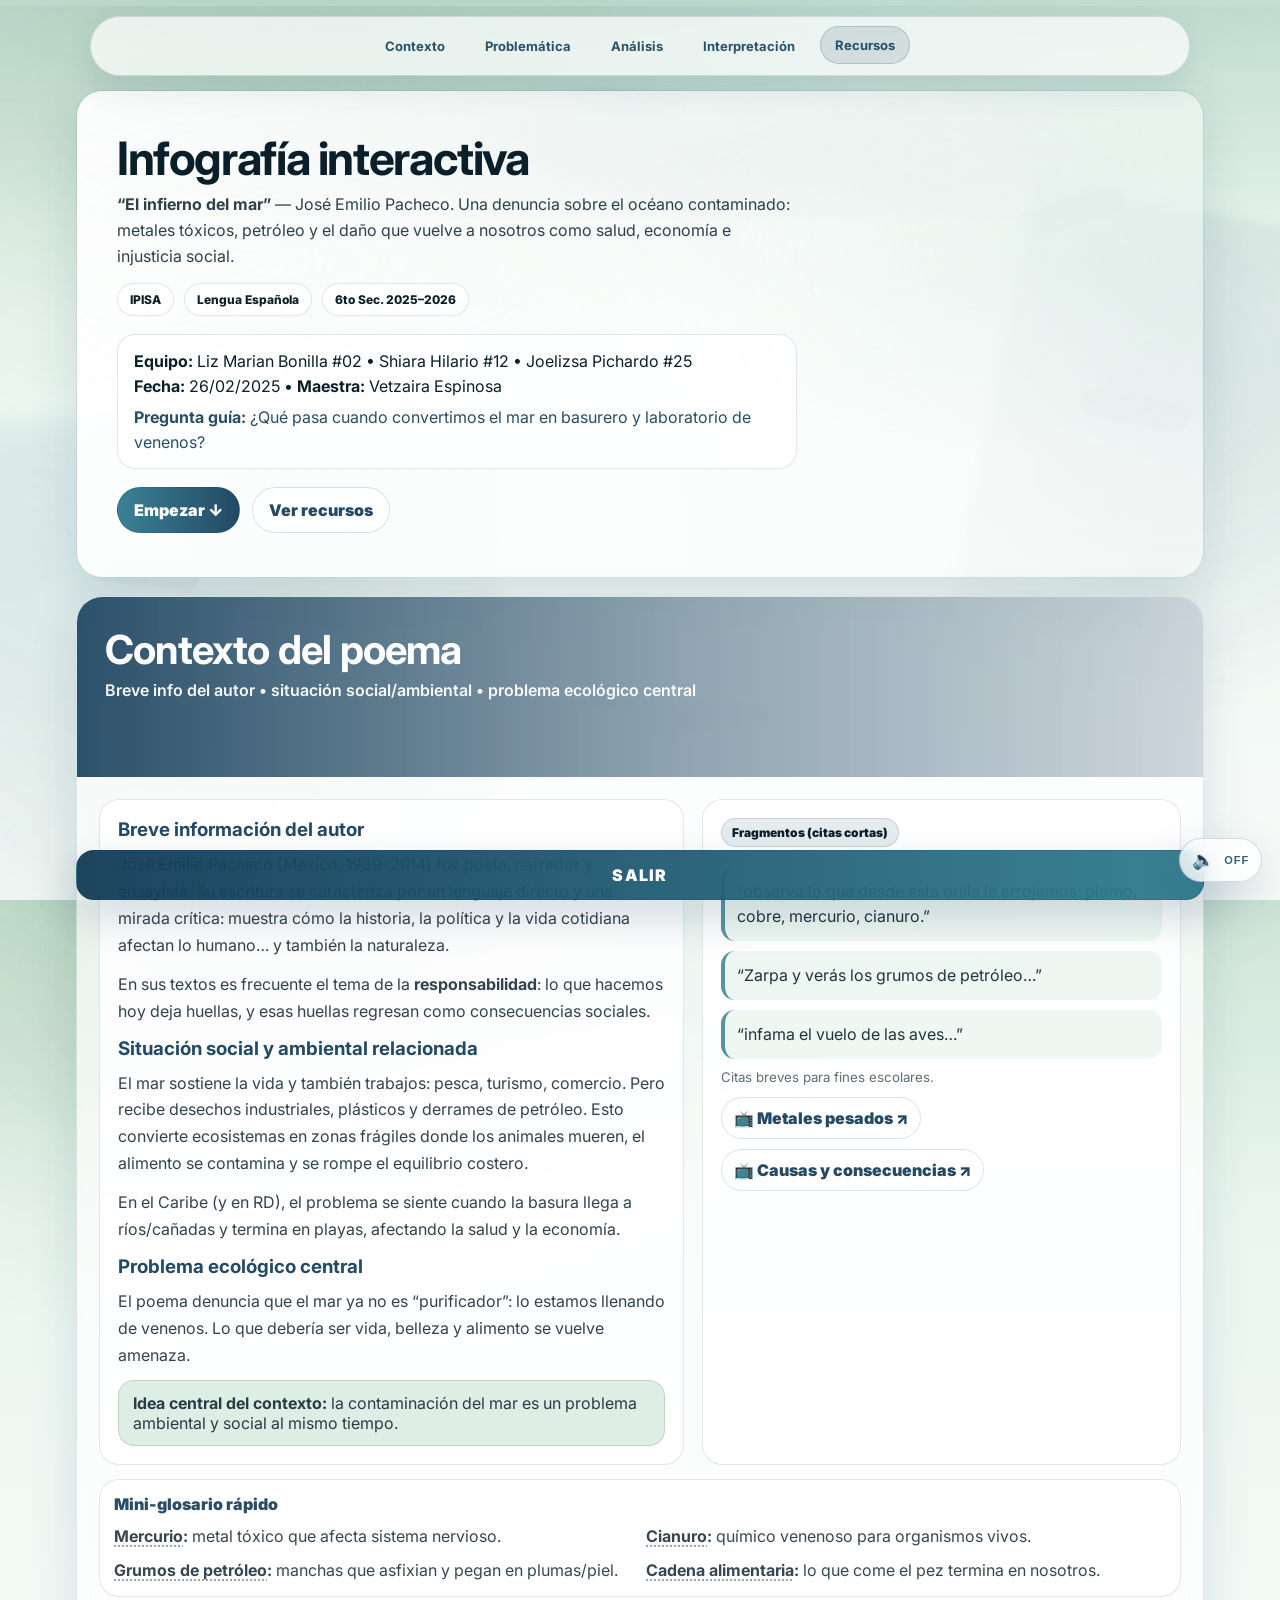
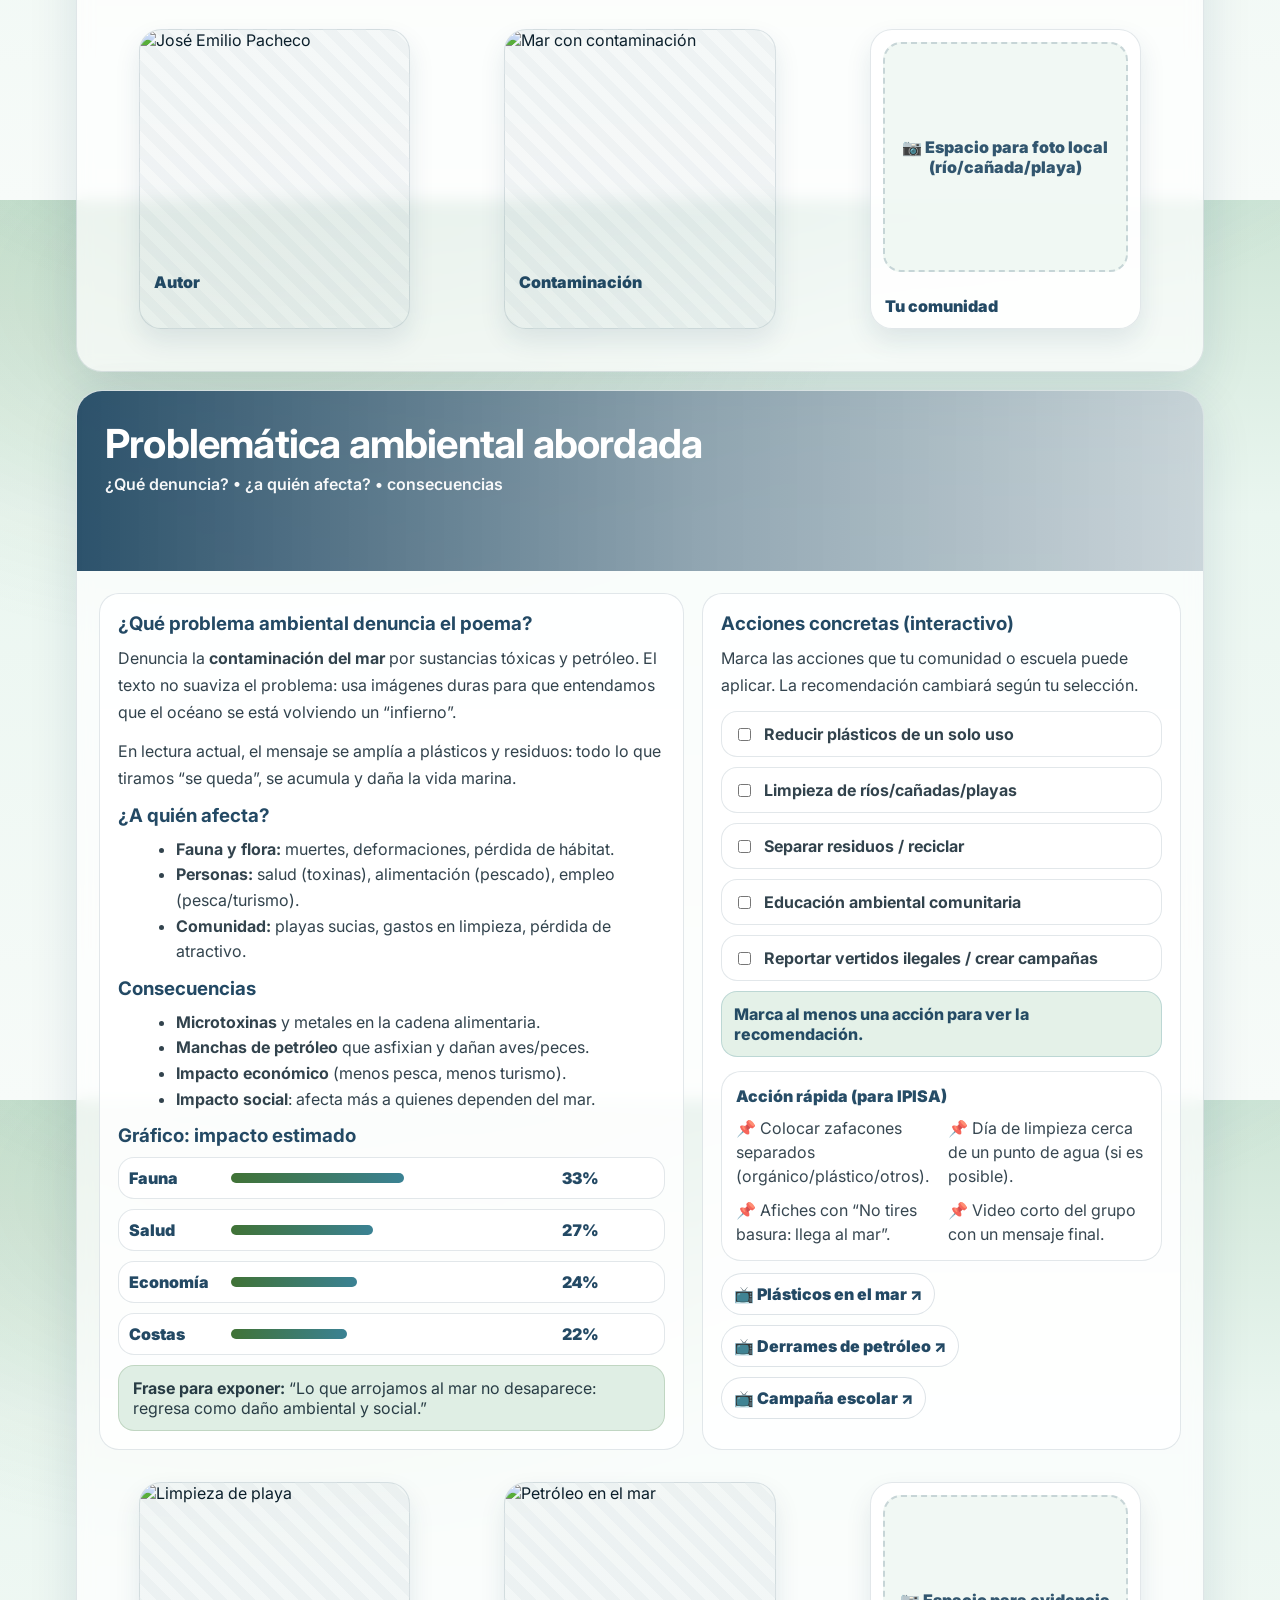
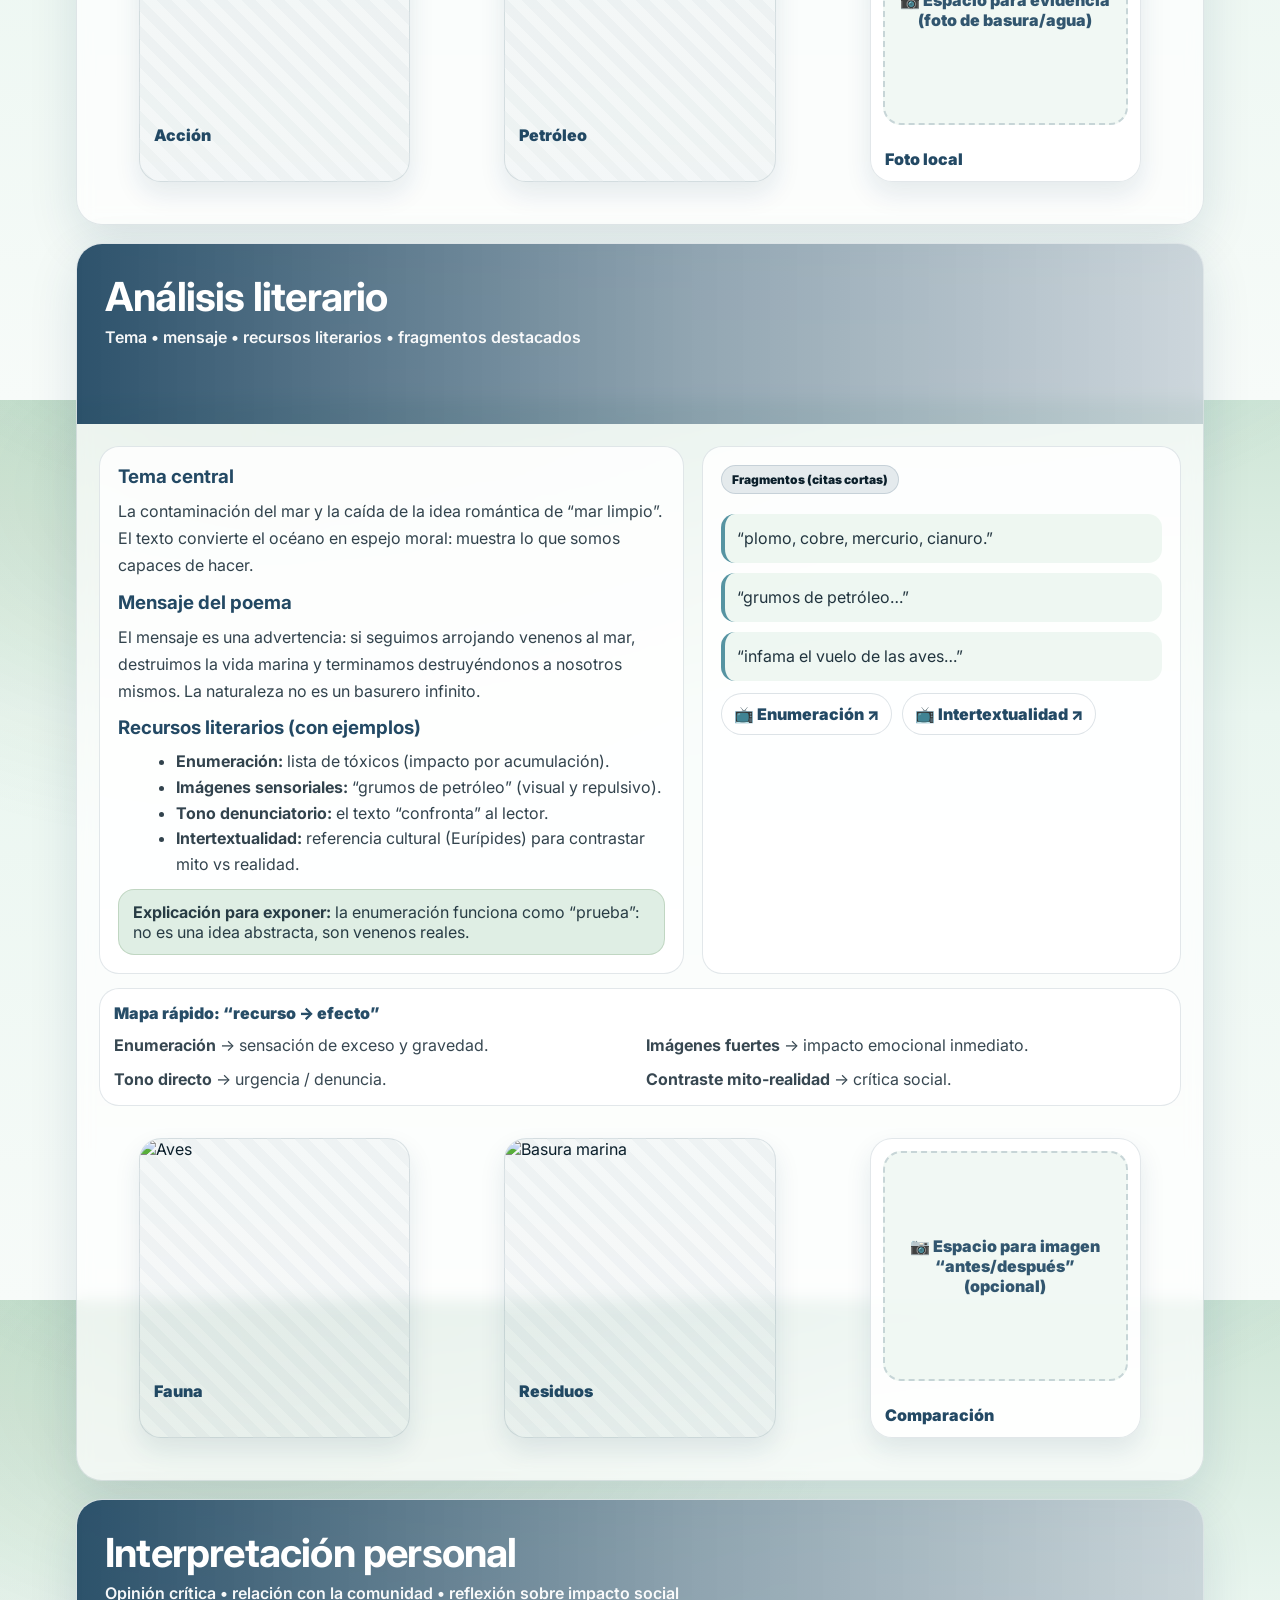
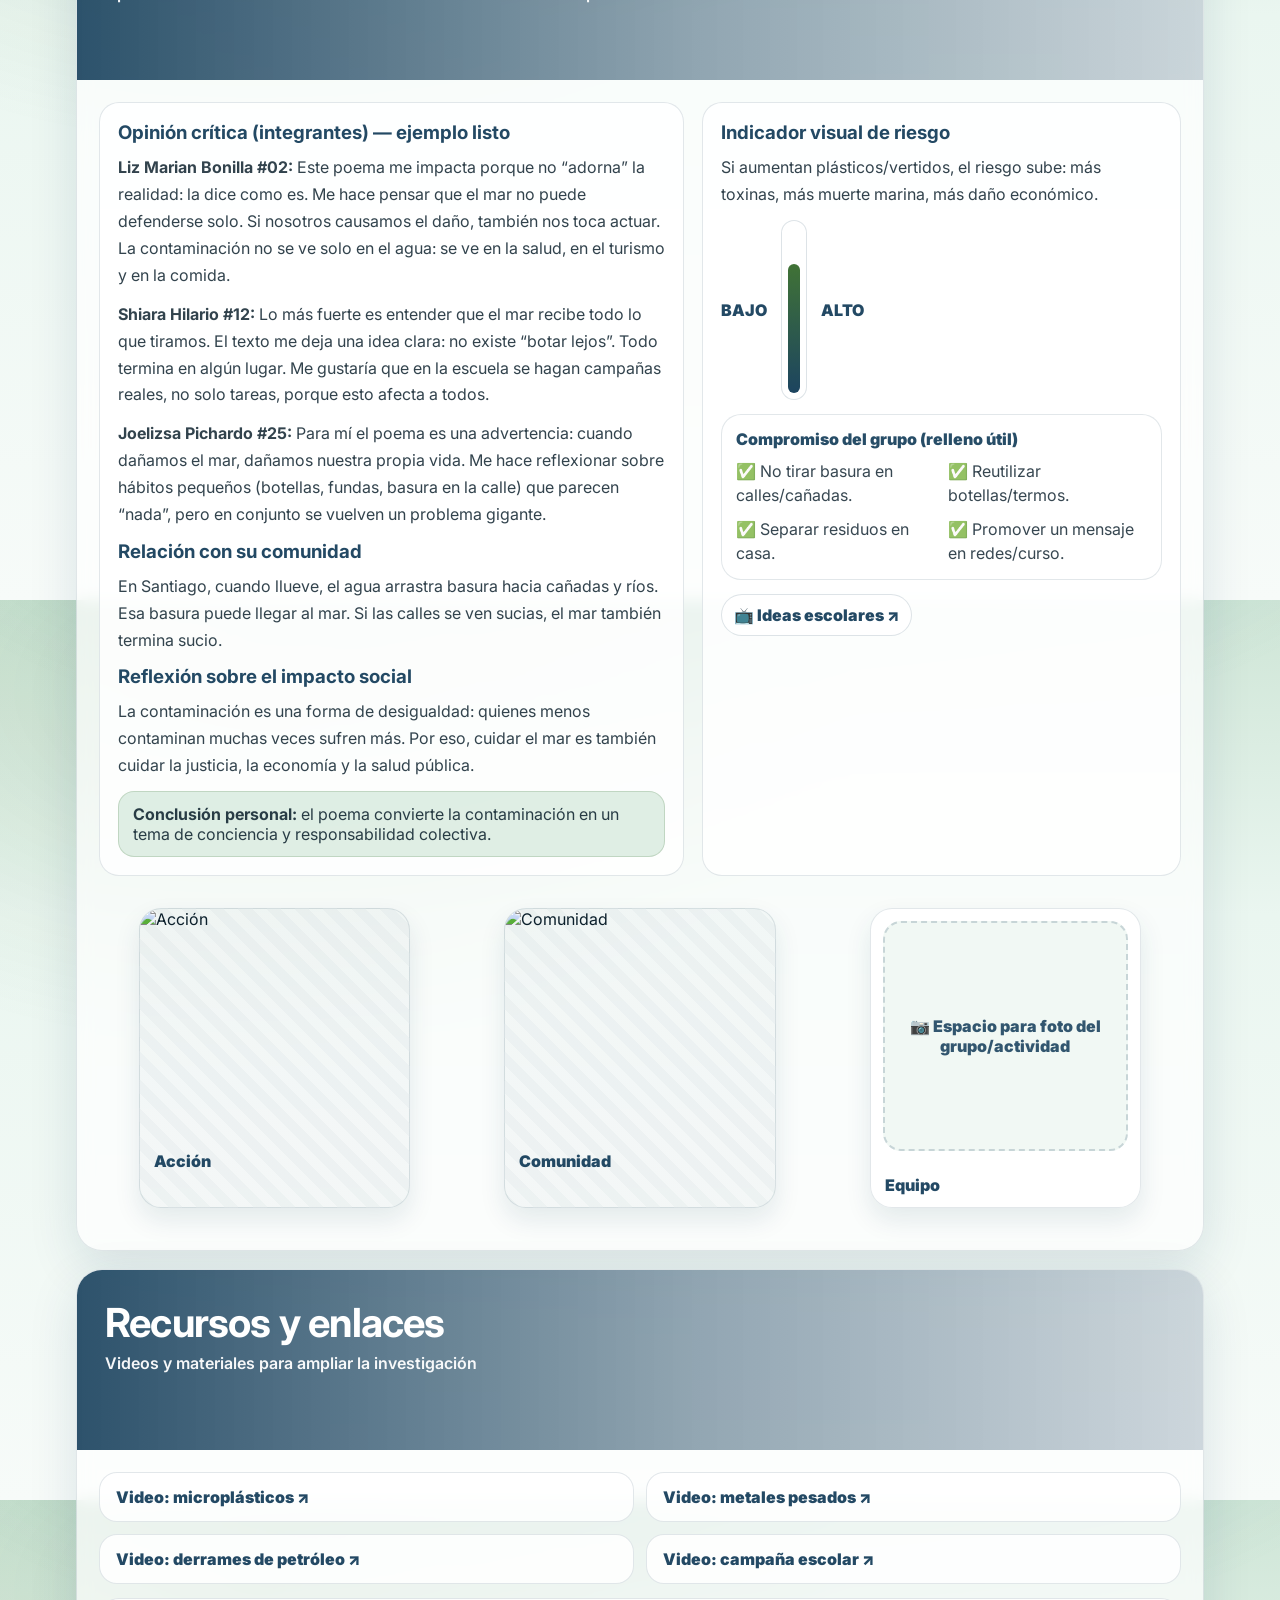
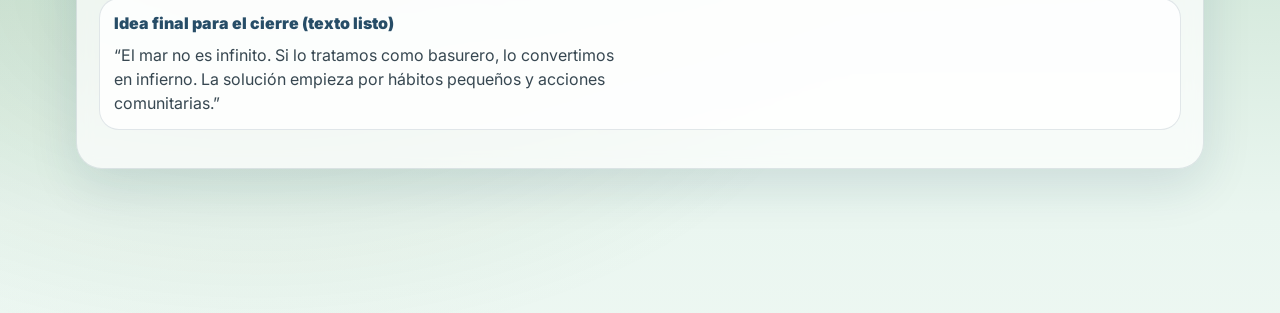
==== index.html @ 4dfeb004 "publicar infografia" ====
<!doctype html>
<html lang="es">
<head>
  <meta charset="utf-8" />
  <meta name="viewport" content="width=device-width,initial-scale=1" />
  <title>Infografía • El infierno del mar — José Emilio Pacheco</title>

  <link rel="preconnect" href="https://fonts.googleapis.com">
  <link rel="preconnect" href="https://fonts.gstatic.com" crossorigin>
  <link href="https://fonts.googleapis.com/css2?family=Inter:wght@400;600;800&display=swap" rel="stylesheet">

  <link rel="stylesheet" href="styles.css" />
</head>

<body class="palette">

  <!-- Barra de progreso -->
  <div class="progressBar" aria-hidden="true"><span id="progress"></span></div>

  <!-- Audio ambiente (NO autoplay; se activa con el botón) -->
  <audio id="bgAudio" preload="auto" loop>
    <source src="assets/ocean.mp3" type="audio/mpeg">
    <source src="assets/ocean.ogg" type="audio/ogg">
  </audio>

  <!-- Botón flotante de sonido -->
  <button class="soundFab" id="soundFab" type="button" aria-label="Activar sonido ambiental" title="Sonido ambiental">
    <span id="soundIcon">🔈</span>
    <small id="soundTxt">OFF</small>
  </button>

  <!-- “Escenografía” fuera de la infografía (decorativa, no tapa texto) -->
  <div class="scene" aria-hidden="true">
    <div class="scene-waves"></div>
    <div class="scene-oil"></div>
    <div class="scene-bubbles"></div>
    <div class="scene-trash">
      <span class="t t1"></span><span class="t t2"></span><span class="t t3"></span>
      <span class="t t4"></span><span class="t t5"></span><span class="t t6"></span>
      <span class="t t7"></span><span class="t t8"></span>
    </div>
  </div>

  <header class="navTop">
    <nav class="navWrap">
      <a href="#contexto" data-nav>Contexto</a>
      <a href="#problematica" data-nav>Problemática</a>
      <a href="#analisis" data-nav>Análisis</a>
      <a href="#interpretacion" data-nav>Interpretación</a>
      <a href="#recursos" data-nav>Recursos</a>
    </nav>
  </header>

  <!-- Modal de imágenes -->
  <div class="modal" id="imgModal" aria-hidden="true">
    <div class="modalBack" data-close="1"></div>
    <figure class="modalBody" role="dialog" aria-label="Imagen ampliada">
      <button class="modalClose" type="button" data-close="1">✕</button>
      <img id="modalImg" alt="Imagen ampliada" />
      <figcaption id="modalCap"></figcaption>
    </figure>
  </div>

  <main class="page">

    <!-- HERO -->
    <section class="heroIntro reveal">
      <div class="heroIntro-bg"
           style="background-image:url('https://images.unsplash.com/photo-1518399681705-1c1a55e5e883?auto=format&fit=crop&w=2400&q=80');"
           aria-hidden="true"></div>
      <div class="heroIntro-shade" aria-hidden="true"></div>

      <div class="heroIntro-inner">
        <h1>Infografía interactiva</h1>
        <p class="heroIntro-sub">
          <b>“El infierno del mar”</b> — José Emilio Pacheco. Una denuncia sobre el océano contaminado:
          metales tóxicos, petróleo y el daño que vuelve a nosotros como salud, economía e injusticia social.
        </p>

        <div class="heroBadges stagger">
          <span class="badge">IPISA</span>
          <span class="badge">Lengua Española</span>
          <span class="badge">6to Sec. 2025–2026</span>
        </div>

        <div class="heroMini">
          <div><b>Equipo:</b> Liz Marian Bonilla #02 • Shiara Hilario #12 • Joelizsa Pichardo #25</div>
          <div><b>Fecha:</b> 26/02/2025 • <b>Maestra:</b> Vetzaira Espinosa</div>
          <div class="heroMini2">
            <b>Pregunta guía:</b> ¿Qué pasa cuando convertimos el mar en basurero y laboratorio de venenos?
          </div>
        </div>

        <div class="heroActions stagger">
          <a class="primaryBtn" href="#contexto">Empezar ↓</a>
          <a class="ghostBtn" href="#recursos">Ver recursos</a>
        </div>
      </div>
    </section>

    <!-- CONTEXTO -->
    <section class="block reveal" id="contexto" data-accent="mughal">
      <header class="blockHead">
        <div class="blockImg"
          style="background-image:url('https://images.unsplash.com/photo-1493558103817-58b2924bce98?auto=format&fit=crop&w=2400&q=80');"></div>
        <div class="blockShade"></div>
        <div class="blockTitle">
          <h2>Contexto del poema</h2>
          <p>Breve info del autor • situación social/ambiental • problema ecológico central</p>
        </div>
      </header>

      <div class="blockBody">
        <div class="twoCol">
          <div class="prose">
            <h3>Breve información del autor</h3>
            <p>
              José Emilio Pacheco (México, 1939–2014) fue poeta, narrador y ensayista. Su escritura se caracteriza por
              un lenguaje directo y una mirada crítica: muestra cómo la historia, la política y la vida cotidiana
              afectan lo humano… y también la naturaleza.
            </p>
            <p>
              En sus textos es frecuente el tema de la <b>responsabilidad</b>: lo que hacemos hoy deja huellas, y esas huellas
              regresan como consecuencias sociales.
            </p>

            <h3>Situación social y ambiental relacionada</h3>
            <p>
              El mar sostiene la vida y también trabajos: pesca, turismo, comercio. Pero recibe desechos industriales,
              plásticos y derrames de petróleo. Esto convierte ecosistemas en zonas frágiles donde los animales mueren,
              el alimento se contamina y se rompe el equilibrio costero.
            </p>
            <p>
              En el Caribe (y en RD), el problema se siente cuando la basura llega a ríos/cañadas y termina en playas,
              afectando la salud y la economía.
            </p>

            <h3>Problema ecológico central</h3>
            <p>
              El poema denuncia que el mar ya no es “purificador”: lo estamos llenando de venenos. Lo que debería ser
              vida, belleza y alimento se vuelve amenaza.
            </p>

            <div class="callout">
              <b>Idea central del contexto:</b> la contaminación del mar es un problema ambiental y social al mismo tiempo.
            </div>
          </div>

          <div class="quoteBox">
            <div class="quoteTag">Fragmentos (citas cortas)</div>
            <blockquote class="q">
              “observa lo que desde esta orilla le arrojamos: plomo, cobre, mercurio, cianuro.”
            </blockquote>
            <blockquote class="q">
              “Zarpa y verás los grumos de petróleo…”
            </blockquote>
            <blockquote class="q">
              “infama el vuelo de las aves…”
            </blockquote>
            <small class="qNote">Citas breves para fines escolares.</small>

            <div class="linkRow stagger">
              <a class="chip" target="_blank" rel="noopener"
                 href="https://www.youtube.com/results?search_query=metales+pesados+en+el+agua+explicacion">📺 Metales pesados ↗</a>
              <a class="chip" target="_blank" rel="noopener"
                 href="https://www.youtube.com/results?search_query=contaminacion+marina+causas+y+consecuencias">📺 Causas y consecuencias ↗</a>
            </div>
          </div>
        </div>

        <div class="miniPanel">
          <div class="miniPanel-title">Mini-glosario rápido</div>
          <div class="miniPanel-grid">
            <div><b>Mercurio:</b> metal tóxico que afecta sistema nervioso.</div>
            <div><b>Cianuro:</b> químico venenoso para organismos vivos.</div>
            <div><b>Grumos de petróleo:</b> manchas que asfixian y pegan en plumas/piel.</div>
            <div><b>Cadena alimentaria:</b> lo que come el pez termina en nosotros.</div>
          </div>
        </div>

        <!-- imágenes debajo del texto -->
        <div class="imgRow stagger">
          <figure class="shot revealUp">
            <img class="zoomable"
              src="https://upload.wikimedia.org/wikipedia/commons/8/88/Jos%C3%A9_Emilio_Pacheco.jpg"
              alt="José Emilio Pacheco"
              data-caption="José Emilio Pacheco (autor)"
              loading="lazy" referrerpolicy="no-referrer"
              onerror="this.parentElement.classList.add('imgFallback')">
            <figcaption>Autor</figcaption>
          </figure>

          <figure class="shot revealUp">
            <img class="zoomable"
              src="https://images.unsplash.com/photo-1520962917968-b926c1f3b3f2?auto=format&fit=crop&w=1600&q=80"
              alt="Mar con contaminación"
              data-caption="Mar afectado por contaminación"
              loading="lazy" referrerpolicy="no-referrer"
              onerror="this.parentElement.classList.add('imgFallback')">
            <figcaption>Contaminación</figcaption>
          </figure>

          <figure class="shot slot revealUp">
            <div class="slotCard">📷 Espacio para foto local (río/cañada/playa)</div>
            <figcaption>Tu comunidad</figcaption>
          </figure>
        </div>
      </div>
    </section>

    <!-- PROBLEMÁTICA -->
    <section class="block reveal" id="problematica" data-accent="prussian">
      <header class="blockHead">
        <div class="blockImg"
          style="background-image:url('https://images.unsplash.com/photo-1611273426858-450d8b8dbad9?auto=format&fit=crop&w=2400&q=80');"></div>
        <div class="blockShade"></div>
        <div class="blockTitle">
          <h2>Problemática ambiental abordada</h2>
          <p>¿Qué denuncia? • ¿a quién afecta? • consecuencias</p>
        </div>
      </header>

      <div class="blockBody">
        <div class="twoCol">
          <div class="prose">
            <h3>¿Qué problema ambiental denuncia el poema?</h3>
            <p>
              Denuncia la <b>contaminación del mar</b> por sustancias tóxicas y petróleo. El texto no suaviza el problema:
              usa imágenes duras para que entendamos que el océano se está volviendo un “infierno”.
            </p>
            <p>
              En lectura actual, el mensaje se amplía a plásticos y residuos: todo lo que tiramos “se queda”,
              se acumula y daña la vida marina.
            </p>

            <h3>¿A quién afecta?</h3>
            <ul>
              <li><b>Fauna y flora:</b> muertes, deformaciones, pérdida de hábitat.</li>
              <li><b>Personas:</b> salud (toxinas), alimentación (pescado), empleo (pesca/turismo).</li>
              <li><b>Comunidad:</b> playas sucias, gastos en limpieza, pérdida de atractivo.</li>
            </ul>

            <h3>Consecuencias</h3>
            <ul>
              <li><b>Microtoxinas</b> y metales en la cadena alimentaria.</li>
              <li><b>Manchas de petróleo</b> que asfixian y dañan aves/peces.</li>
              <li><b>Impacto económico</b> (menos pesca, menos turismo).</li>
              <li><b>Impacto social</b>: afecta más a quienes dependen del mar.</li>
            </ul>

            <h3>Gráfico: impacto estimado</h3>
            <div class="bars">
              <div class="bar"><span>Fauna</span><i style="width:88%"></i></div>
              <div class="bar"><span>Salud</span><i style="width:74%"></i></div>
              <div class="bar"><span>Economía</span><i style="width:64%"></i></div>
              <div class="bar"><span>Costas</span><i style="width:58%"></i></div>
            </div>

            <div class="callout">
              <b>Frase para exponer:</b> “Lo que arrojamos al mar no desaparece: regresa como daño ambiental y social.”
            </div>
          </div>

          <div class="prose">
            <h3>Acciones concretas (interactivo)</h3>
            <p>
              Marca las acciones que tu comunidad o escuela puede aplicar. La recomendación cambiará según tu selección.
            </p>
            <div class="checks" id="checklist">
              <label><input type="checkbox" value="plástico"> Reducir plásticos de un solo uso</label>
              <label><input type="checkbox" value="limpieza"> Limpieza de ríos/cañadas/playas</label>
              <label><input type="checkbox" value="reciclaje"> Separar residuos / reciclar</label>
              <label><input type="checkbox" value="educación"> Educación ambiental comunitaria</label>
              <label><input type="checkbox" value="denuncia"> Reportar vertidos ilegales / crear campañas</label>
            </div>
            <div class="tip" id="resultBox">Marca al menos una acción para ver la recomendación.</div>

            <div class="miniPanel">
              <div class="miniPanel-title">Acción rápida (para IPISA)</div>
              <div class="miniPanel-grid">
                <div>📌 Colocar zafacones separados (orgánico/plástico/otros).</div>
                <div>📌 Día de limpieza cerca de un punto de agua (si es posible).</div>
                <div>📌 Afiches con “No tires basura: llega al mar”.</div>
                <div>📌 Video corto del grupo con un mensaje final.</div>
              </div>
            </div>

            <div class="linkRow stagger">
              <a class="chip" target="_blank" rel="noopener"
                 href="https://www.youtube.com/results?search_query=contaminacion+marina+pl%C3%A1sticos">📺 Plásticos en el mar ↗</a>
              <a class="chip" target="_blank" rel="noopener"
                 href="https://www.youtube.com/results?search_query=derrame+de+petroleo+impacto+ambiental">📺 Derrames de petróleo ↗</a>
              <a class="chip" target="_blank" rel="noopener"
                 href="https://www.youtube.com/results?search_query=como+hacer+una+campaña+ambiental+escolar">📺 Campaña escolar ↗</a>
            </div>
          </div>
        </div>

        <div class="imgRow stagger">
          <figure class="shot revealUp">
            <img class="zoomable"
              src="https://images.unsplash.com/photo-1482192505345-5655af888cc4?auto=format&fit=crop&w=1600&q=80"
              alt="Limpieza de playa"
              data-caption="Acción: limpieza"
              loading="lazy" referrerpolicy="no-referrer"
              onerror="this.parentElement.classList.add('imgFallback')">
            <figcaption>Acción</figcaption>
          </figure>
          <figure class="shot revealUp">
            <img class="zoomable"
              src="https://images.unsplash.com/photo-1558981001-5864b3250a69?auto=format&fit=crop&w=1600&q=80"
              alt="Petróleo en el mar"
              data-caption="Riesgo: petróleo"
              loading="lazy" referrerpolicy="no-referrer"
              onerror="this.parentElement.classList.add('imgFallback')">
            <figcaption>Petróleo</figcaption>
          </figure>
          <figure class="shot slot revealUp">
            <div class="slotCard">📷 Espacio para evidencia (foto de basura/agua)</div>
            <figcaption>Foto local</figcaption>
          </figure>
        </div>
      </div>
    </section>

    <!-- ANÁLISIS -->
    <section class="block reveal" id="analisis" data-accent="teal">
      <header class="blockHead">
        <div class="blockImg"
          style="background-image:url('https://images.unsplash.com/photo-1475924156734-496f6cac6ec1?auto=format&fit=crop&w=2400&q=80');"></div>
        <div class="blockShade"></div>
        <div class="blockTitle">
          <h2>Análisis literario</h2>
          <p>Tema • mensaje • recursos literarios • fragmentos destacados</p>
        </div>
      </header>

      <div class="blockBody">
        <div class="twoCol">
          <div class="prose">
            <h3>Tema central</h3>
            <p>
              La contaminación del mar y la caída de la idea romántica de “mar limpio”. El texto convierte el océano en
              espejo moral: muestra lo que somos capaces de hacer.
            </p>

            <h3>Mensaje del poema</h3>
            <p>
              El mensaje es una advertencia: si seguimos arrojando venenos al mar, destruimos la vida marina y
              terminamos destruyéndonos a nosotros mismos. La naturaleza no es un basurero infinito.
            </p>

            <h3>Recursos literarios (con ejemplos)</h3>
            <ul>
              <li><b>Enumeración:</b> lista de tóxicos (impacto por acumulación).</li>
              <li><b>Imágenes sensoriales:</b> “grumos de petróleo” (visual y repulsivo).</li>
              <li><b>Tono denunciatorio:</b> el texto “confronta” al lector.</li>
              <li><b>Intertextualidad:</b> referencia cultural (Eurípides) para contrastar mito vs realidad.</li>
            </ul>

            <div class="callout">
              <b>Explicación para exponer:</b> la enumeración funciona como “prueba”: no es una idea abstracta, son venenos reales.
            </div>
          </div>

          <div class="quoteBox">
            <div class="quoteTag">Fragmentos (citas cortas)</div>
            <blockquote class="q">“plomo, cobre, mercurio, cianuro.”</blockquote>
            <blockquote class="q">“grumos de petróleo…”</blockquote>
            <blockquote class="q">“infama el vuelo de las aves…”</blockquote>
            <div class="linkRow stagger">
              <a class="chip" target="_blank" rel="noopener"
                 href="https://www.youtube.com/results?search_query=enumeracion+recurso+literario+ejemplos">📺 Enumeración ↗</a>
              <a class="chip" target="_blank" rel="noopener"
                 href="https://www.youtube.com/results?search_query=intertextualidad+explicacion">📺 Intertextualidad ↗</a>
            </div>
          </div>
        </div>

        <div class="miniPanel">
          <div class="miniPanel-title">Mapa rápido: “recurso → efecto”</div>
          <div class="miniPanel-grid">
            <div><b>Enumeración</b> → sensación de exceso y gravedad.</div>
            <div><b>Imágenes fuertes</b> → impacto emocional inmediato.</div>
            <div><b>Tono directo</b> → urgencia / denuncia.</div>
            <div><b>Contraste mito-realidad</b> → crítica social.</div>
          </div>
        </div>

        <div class="imgRow stagger">
          <figure class="shot revealUp">
            <img class="zoomable"
              src="https://images.unsplash.com/photo-1559827260-dc66d52bef19?auto=format&fit=crop&w=1600&q=80"
              alt="Aves"
              data-caption="Aves afectadas"
              loading="lazy" referrerpolicy="no-referrer"
              onerror="this.parentElement.classList.add('imgFallback')">
            <figcaption>Fauna</figcaption>
          </figure>
          <figure class="shot revealUp">
            <img class="zoomable"
              src="https://images.unsplash.com/photo-1520869309377-88c9274a27c6?auto=format&fit=crop&w=1600&q=80"
              alt="Basura marina"
              data-caption="Residuos: símbolo del problema"
              loading="lazy" referrerpolicy="no-referrer"
              onerror="this.parentElement.classList.add('imgFallback')">
            <figcaption>Residuos</figcaption>
          </figure>
          <figure class="shot slot revealUp">
            <div class="slotCard">📷 Espacio para imagen “antes/después” (opcional)</div>
            <figcaption>Comparación</figcaption>
          </figure>
        </div>
      </div>
    </section>

    <!-- INTERPRETACIÓN -->
    <section class="block reveal" id="interpretacion" data-accent="pastel">
      <header class="blockHead">
        <div class="blockImg"
          style="background-image:url('https://images.unsplash.com/photo-1526779259212-939e64788e3c?auto=format&fit=crop&w=2400&q=80');"></div>
        <div class="blockShade"></div>
        <div class="blockTitle">
          <h2>Interpretación personal</h2>
          <p>Opinión crítica • relación con la comunidad • reflexión sobre impacto social</p>
        </div>
      </header>

      <div class="blockBody">
        <div class="twoCol">
          <div class="prose">
            <h3>Opinión crítica (integrantes) — ejemplo listo</h3>
            <p>
              <b>Liz Marian Bonilla #02:</b> Este poema me impacta porque no “adorna” la realidad: la dice como es.
              Me hace pensar que el mar no puede defenderse solo. Si nosotros causamos el daño, también nos toca actuar.
              La contaminación no se ve solo en el agua: se ve en la salud, en el turismo y en la comida.
            </p>
            <p>
              <b>Shiara Hilario #12:</b> Lo más fuerte es entender que el mar recibe todo lo que tiramos.
              El texto me deja una idea clara: no existe “botar lejos”. Todo termina en algún lugar.
              Me gustaría que en la escuela se hagan campañas reales, no solo tareas, porque esto afecta a todos.
            </p>
            <p>
              <b>Joelizsa Pichardo #25:</b> Para mí el poema es una advertencia: cuando dañamos el mar,
              dañamos nuestra propia vida. Me hace reflexionar sobre hábitos pequeños (botellas, fundas, basura en la calle)
              que parecen “nada”, pero en conjunto se vuelven un problema gigante.
            </p>

            <h3>Relación con su comunidad</h3>
            <p>
              En Santiago, cuando llueve, el agua arrastra basura hacia cañadas y ríos. Esa basura puede llegar al mar.
              Si las calles se ven sucias, el mar también termina sucio.
            </p>

            <h3>Reflexión sobre el impacto social</h3>
            <p>
              La contaminación es una forma de desigualdad: quienes menos contaminan muchas veces sufren más.
              Por eso, cuidar el mar es también cuidar la justicia, la economía y la salud pública.
            </p>

            <div class="callout">
              <b>Conclusión personal:</b> el poema convierte la contaminación en un tema de conciencia y responsabilidad colectiva.
            </div>
          </div>

          <div class="prose">
            <h3>Indicador visual de riesgo</h3>
            <p>
              Si aumentan plásticos/vertidos, el riesgo sube: más toxinas, más muerte marina, más daño económico.
            </p>
            <div class="meter">
              <span>BAJO</span>
              <div class="meterBar"><i style="height:78%"></i></div>
              <span>ALTO</span>
            </div>

            <div class="miniPanel" style="margin-top:14px;">
              <div class="miniPanel-title">Compromiso del grupo (relleno útil)</div>
              <div class="miniPanel-grid">
                <div>✅ No tirar basura en calles/cañadas.</div>
                <div>✅ Reutilizar botellas/termos.</div>
                <div>✅ Separar residuos en casa.</div>
                <div>✅ Promover un mensaje en redes/curso.</div>
              </div>
            </div>

            <div class="linkRow stagger" style="margin-top:14px;">
              <a class="chip" target="_blank" rel="noopener"
                 href="https://www.youtube.com/results?search_query=educacion+ambiental+escolar+ideas">📺 Ideas escolares ↗</a>
            </div>
          </div>
        </div>

        <div class="imgRow stagger">
          <figure class="shot revealUp">
            <img class="zoomable"
              src="https://images.unsplash.com/photo-1518110839337-5a4b81470176?auto=format&fit=crop&w=1600&q=80"
              alt="Acción"
              data-caption="Acciones pequeñas = impacto grande"
              loading="lazy" referrerpolicy="no-referrer"
              onerror="this.parentElement.classList.add('imgFallback')">
            <figcaption>Acción</figcaption>
          </figure>
          <figure class="shot revealUp">
            <img class="zoomable"
              src="https://images.unsplash.com/photo-1520975682031-a15b4b1b0f9b?auto=format&fit=crop&w=1600&q=80"
              alt="Comunidad"
              data-caption="Comunidad y cuidado"
              loading="lazy" referrerpolicy="no-referrer"
              onerror="this.parentElement.classList.add('imgFallback')">
            <figcaption>Comunidad</figcaption>
          </figure>
          <figure class="shot slot revealUp">
            <div class="slotCard">📷 Espacio para foto del grupo/actividad</div>
            <figcaption>Equipo</figcaption>
          </figure>
        </div>
      </div>
    </section>

    <!-- RECURSOS -->
    <section class="block reveal" id="recursos" data-accent="prussian">
      <header class="blockHead">
        <div class="blockImg"
          style="background-image:url('https://images.unsplash.com/photo-1583212292454-1fe6229603b7?auto=format&fit=crop&w=2400&q=80');"></div>
        <div class="blockShade"></div>
        <div class="blockTitle">
          <h2>Recursos y enlaces</h2>
          <p>Videos y materiales para ampliar la investigación</p>
        </div>
      </header>

      <div class="blockBody">
        <div class="resGrid">
          <a class="resCard" target="_blank" rel="noopener"
             href="https://www.youtube.com/results?search_query=contaminacion+marina+microplasticos">
            Video: microplásticos ↗
          </a>
          <a class="resCard" target="_blank" rel="noopener"
             href="https://www.youtube.com/results?search_query=metales+pesados+en+el+mar+explicacion">
            Video: metales pesados ↗
          </a>
          <a class="resCard" target="_blank" rel="noopener"
             href="https://www.youtube.com/results?search_query=derrame+de+petroleo+impacto+ambiental">
            Video: derrames de petróleo ↗
          </a>
          <a class="resCard" target="_blank" rel="noopener"
             href="https://www.youtube.com/results?search_query=como+hacer+una+campaña+ambiental+escolar">
            Video: campaña escolar ↗
          </a>
        </div>

        <div class="miniPanel" style="margin-top:14px;">
          <div class="miniPanel-title">Idea final para el cierre (texto listo)</div>
          <div class="miniPanel-grid">
            <div>
              “El mar no es infinito. Si lo tratamos como basurero, lo convertimos en infierno.
              La solución empieza por hábitos pequeños y acciones comunitarias.”
            </div>
          </div>
        </div>

        <div class="finePrint">
        </div>
      </div>
    </section>

    <footer class="exitBar">
      <a class="exitBtn" href="cover.html">SALIR</a>
    </footer>
  </main>

  <script src="script.js"></script>
</body>
</html>
---- styles.css ----
:root{
  --mughal:#366B2B;
  --prussian:#103A57;
  --teal:#307B8E;
  --pastel:#A9D3C5;
  --silver:#CEE5D6;

  --ink:#0b1f2b;
  --soft:#f3faf6;
  --card:#ffffff;
  --line:rgba(16,58,87,.12);
  --shadow:0 16px 50px rgba(16,58,87,.12);
  --radius:26px;
}

*{box-sizing:border-box}
html,body{height:100%}
body{
  margin:0;
  font-family:Inter,system-ui,-apple-system,Segoe UI,Roboto,Arial,sans-serif;
  color:var(--ink);
  background:
    radial-gradient(1400px 600px at 50% -20%, rgba(48,123,142,.18), transparent 60%),
    radial-gradient(1000px 600px at 20% 10%, rgba(54,107,43,.12), transparent 60%),
    linear-gradient(180deg, var(--silver), #eaf6f0 35%, #f7fbf9 100%);
  overflow-x:hidden;
}

/* ===== Barra progreso ===== */
.progressBar{
  position: fixed;
  top: 0;
  left: 0;
  height: 6px;
  width: 100%;
  z-index: 9999;
  background: rgba(206,229,214,.35);
  backdrop-filter: blur(8px);
}
.progressBar span{
  display:block;
  height:100%;
  width:0%;
  background: linear-gradient(90deg, var(--mughal), var(--teal), var(--prussian));
  border-radius: 0 999px 999px 0;
  transition: width .1s linear;
}

/* ===== Botón sonido ===== */
.soundFab{
  position: fixed;
  right: 18px;
  bottom: 18px;
  z-index: 9998;
  border: 1px solid rgba(16,58,87,.18);
  background: rgba(255,255,255,.78);
  backdrop-filter: blur(10px);
  box-shadow: 0 18px 45px rgba(16,58,87,.18);
  border-radius: 999px;
  padding: 10px 12px;
  display:flex;
  align-items:center;
  gap:10px;
  cursor:pointer;
  user-select:none;
}
.soundFab span{font-size:18px}
.soundFab small{
  font-size:11px;
  font-weight:800;
  letter-spacing:.08em;
  color:rgba(16,58,87,.82);
}
.soundFab.on{
  background: rgba(255,255,255,.92);
  border-color: rgba(48,123,142,.35);
}
.soundFab:hover{transform: translateY(-2px)}
.soundFab:active{transform: translateY(0)}
.soundFab{transition: transform .2s ease, background .2s ease}

/* ===== Escenografía ===== */
.scene{
  position:fixed;
  inset:0;
  pointer-events:none;
  z-index:0;
  opacity:.55;
}
.scene-waves{
  position:absolute; inset:-40px -40px auto -40px;
  height:260px;
  background:
    radial-gradient(800px 140px at 50% 80%, rgba(16,58,87,.22), transparent 65%),
    linear-gradient(180deg, rgba(48,123,142,.16), transparent);
  filter: blur(2px);
}
.scene-oil{
  position:absolute; right:-220px; top:25%;
  width:520px; height:520px;
  background: radial-gradient(circle at 30% 30%, rgba(16,58,87,.18), rgba(16,58,87,.05) 55%, transparent 70%);
  filter: blur(6px);
  transform: rotate(12deg);
}
.scene-bubbles{
  position:absolute; left:-200px; bottom:-220px;
  width:700px; height:700px;
  background:
    radial-gradient(circle at 25% 20%, rgba(48,123,142,.18), transparent 55%),
    radial-gradient(circle at 60% 70%, rgba(54,107,43,.10), transparent 55%),
    radial-gradient(circle at 70% 25%, rgba(16,58,87,.10), transparent 60%);
  filter: blur(10px);
}
.scene-trash .t{
  position:absolute;
  width:110px; height:28px;
  border-radius: 999px;
  background: rgba(16,58,87,.08);
  filter: blur(1px);
  transform: rotate(var(--r));
  opacity:.8;
}
.scene-trash .t1{left:6%; top:18%; --r:14deg}
.scene-trash .t2{left:13%; top:34%; --r:-10deg}
.scene-trash .t3{left:7%; top:62%; --r:6deg}
.scene-trash .t4{right:12%; top:22%; --r:-16deg}
.scene-trash .t5{right:7%; top:44%; --r:9deg}
.scene-trash .t6{right:10%; top:67%; --r:-6deg}
.scene-trash .t7{left:45%; top:10%; --r:3deg}
.scene-trash .t8{left:52%; top:78%; --r:-4deg}

/* ===== Top nav ===== */
.navTop{
  position: sticky;
  top: 6px;
  z-index: 50;
  padding: 10px 12px;
}
.navWrap{
  max-width: 1100px;
  margin: 0 auto;
  background: rgba(255,255,255,.70);
  backdrop-filter: blur(12px);
  border: 1px solid rgba(16,58,87,.14);
  border-radius: 999px;
  padding: 10px;
  display:flex;
  gap:10px;
  justify-content:center;
  box-shadow: 0 12px 32px rgba(16,58,87,.10);
}
.navWrap a{
  text-decoration:none;
  color: rgba(16,58,87,.88);
  font-weight: 700;
  font-size: 13px;
  padding: 10px 14px;
  border-radius: 999px;
  transition: background .2s ease, transform .2s ease, border .2s ease;
  border: 1px solid transparent;
}
.navWrap a:hover{
  background: rgba(16,58,87,.08);
  transform: translateY(-1px);
}
.navWrap a.active{
  background: rgba(16,58,87,.12);
  border: 1px solid rgba(16,58,87,.18);
  transform: translateY(-1px);
}

/* ===== Layout ===== */
.page{
  position: relative;
  z-index: 1;
  max-width: 1160px;
  margin: 0 auto;
  padding: 0 16px 80px;
}

/* ===== Hero ===== */
.heroIntro{
  position:relative;
  border-radius: var(--radius);
  overflow:hidden;
  box-shadow: var(--shadow);
  border: 1px solid rgba(16,58,87,.12);
  margin-top: 10px;
}
.heroIntro-bg{
  position:absolute; inset:0;
  background-size:cover;
  background-position:center;
  transform: scale(1.05);
}
.heroIntro-shade{
  position:absolute; inset:0;
  background:
    linear-gradient(90deg, rgba(255,255,255,.92) 0%, rgba(255,255,255,.76) 52%, rgba(255,255,255,.50) 100%),
    radial-gradient(700px 280px at 15% 35%, rgba(206,229,214,.75), transparent 65%),
    radial-gradient(700px 280px at 90% 35%, rgba(169,211,197,.45), transparent 70%);
}
.heroIntro-inner{
  position:relative;
  padding: 44px 40px;
  max-width: 760px;
}
.heroIntro h1{
  margin:0 0 10px;
  font-size: 46px;
  letter-spacing: -0.03em;
  line-height:1.03;
}
.heroIntro-sub{
  margin:0;
  font-size: 16px;
  line-height:1.6;
  color: rgba(11,31,43,.85);
}
.heroBadges{display:flex; gap:10px; flex-wrap:wrap; margin-top:14px}
.badge{
  padding: 8px 12px;
  border-radius: 999px;
  background: rgba(255,255,255,.70);
  border: 1px solid rgba(16,58,87,.12);
  font-size: 12px;
  font-weight: 800;
}
.heroMini{
  margin-top: 18px;
  padding: 14px 16px;
  border-radius: 18px;
  border: 1px solid rgba(16,58,87,.12);
  background: rgba(255,255,255,.74);
  line-height: 1.55;
}
.heroMini2{margin-top:6px; color:rgba(16,58,87,.9)}
.heroActions{display:flex; gap:12px; margin-top: 18px; flex-wrap:wrap}
.primaryBtn, .ghostBtn{
  display:inline-flex;
  align-items:center;
  justify-content:center;
  gap:8px;
  border-radius: 999px;
  padding: 12px 16px;
  font-weight: 900;
  text-decoration:none;
  border: 1px solid rgba(16,58,87,.15);
}
.primaryBtn{
  background: linear-gradient(90deg, rgba(48,123,142,.95), rgba(16,58,87,.92));
  color:#fff;
}
.ghostBtn{
  background: rgba(255,255,255,.78);
  color: rgba(16,58,87,.92);
}
.primaryBtn:hover,.ghostBtn:hover{transform: translateY(-2px)}
.primaryBtn,.ghostBtn{transition: transform .2s ease}

/* ===== Block ===== */
.block{
  margin-top: 18px;
  border-radius: var(--radius);
  overflow: hidden;
  border: 1px solid rgba(16,58,87,.12);
  background: rgba(255,255,255,.70);
  backdrop-filter: blur(8px);
  box-shadow: var(--shadow);
}
.blockHead{
  position: relative;
  min-height: 180px;
  overflow: hidden;
}
.blockImg{
  position:absolute; inset:0;
  background-size:cover;
  background-position:center;
  transform: translateY(var(--parallax, 0px)) scale(1.06);
  transition: transform .15s linear;
}
.blockShade{
  position:absolute; inset:0;
  background: linear-gradient(90deg, rgba(16,58,87,.88) 0%, rgba(16,58,87,.45) 55%, rgba(16,58,87,.20) 100%);
}
.blockTitle{
  position: relative;
  padding: 28px 28px 26px;
  color: #fff;
}
.blockTitle h2{
  margin:0;
  font-size: 40px;
  letter-spacing:-.02em;
}
.blockTitle p{
  margin: 6px 0 0;
  opacity:.95;
  font-weight: 600;
}
.blockBody{padding: 22px 22px 26px}

.twoCol{
  display:grid;
  grid-template-columns: 1.1fr .9fr;
  gap: 18px;
}
@media (max-width: 980px){
  .twoCol{grid-template-columns:1fr}
  .heroIntro-inner{padding:36px 22px}
  .heroIntro h1{font-size: 38px}
}

.prose{
  background: rgba(255,255,255,.82);
  border: 1px solid rgba(16,58,87,.12);
  border-radius: 20px;
  padding: 18px 18px;
}
.prose h3{
  margin: 0 0 10px;
  color: rgba(16,58,87,.92);
}
.prose p{
  margin: 0 0 12px;
  line-height: 1.68;
  color: rgba(11,31,43,.84);
}
.prose ul{
  margin: 0 0 12px 18px;
  color: rgba(11,31,43,.84);
  line-height:1.6;
}
.callout{
  margin-top: 10px;
  padding: 12px 14px;
  border-radius: 16px;
  background: rgba(206,229,214,.65);
  border: 1px solid rgba(54,107,43,.18);
  color: rgba(11,31,43,.86);
}

.quoteBox{
  background: rgba(255,255,255,.84);
  border: 1px solid rgba(16,58,87,.12);
  border-radius: 20px;
  padding: 18px 18px;
}
.quoteTag{
  display:inline-flex;
  padding: 6px 10px;
  border-radius: 999px;
  background: rgba(16,58,87,.10);
  border: 1px solid rgba(16,58,87,.14);
  font-weight: 900;
  font-size: 12px;
  margin-bottom: 10px;
}
.q{
  margin: 10px 0;
  padding: 12px 12px;
  border-left: 4px solid rgba(48,123,142,.8);
  background: rgba(206,229,214,.32);
  border-radius: 14px;
  color: rgba(11,31,43,.90);
  line-height: 1.55;
}
.qNote{display:block; margin-top:10px; color:rgba(11,31,43,.65)}

.linkRow{display:flex; gap:10px; flex-wrap:wrap; margin-top:12px}
.chip{
  display:inline-flex;
  align-items:center;
  gap:8px;
  padding: 10px 12px;
  border-radius: 999px;
  background: rgba(255,255,255,.86);
  border: 1px solid rgba(16,58,87,.14);
  color: rgba(16,58,87,.92);
  font-weight: 900;
  text-decoration:none;
}
.chip:hover{transform: translateY(-2px)}
.chip{transition: transform .2s ease}

/* Mini panels */
.miniPanel{
  margin-top: 14px;
  background: rgba(255,255,255,.82);
  border: 1px solid rgba(16,58,87,.12);
  border-radius: 20px;
  padding: 14px 14px;
}
.miniPanel-title{
  font-weight: 900;
  margin-bottom: 10px;
  color: rgba(16,58,87,.90);
}
.miniPanel-grid{
  display:grid;
  grid-template-columns: 1fr 1fr;
  gap: 10px 12px;
  color: rgba(11,31,43,.82);
  line-height: 1.5;
}
@media (max-width: 700px){
  .miniPanel-grid{grid-template-columns:1fr}
}

/* Img row */
.imgRow{
  margin-top: 16px;
  display:grid;
  grid-template-columns: 1fr 1fr 1fr;
  gap: 14px;
}
@media (max-width: 900px){
  .imgRow{grid-template-columns:1fr}
}
.shot{
  background: rgba(255,255,255,.88);
  border: 1px solid rgba(16,58,87,.12);
  border-radius: 22px;
  overflow:hidden;
  box-shadow: 0 12px 26px rgba(16,58,87,.10);
  transform-style: preserve-3d;
  transition: transform .25s ease, box-shadow .25s ease, filter .25s ease;
}
.shot:hover{
  transform: perspective(900px) rotateX(2deg) rotateY(-3deg) translateY(-4px);
  box-shadow: 0 18px 40px rgba(16,58,87,.15);
  filter: saturate(1.03);
}
.shot img{
  display:block;
  width:100%;
  height: 230px;
  object-fit: cover;
  cursor: zoom-in;
}
.shot figcaption{
  padding: 12px 14px;
  font-weight: 900;
  color: rgba(16,58,87,.92);
}
.slot .slotCard{
  height: 230px;
  display:flex;
  align-items:center;
  justify-content:center;
  padding: 14px;
  border: 2px dashed rgba(16,58,87,.18);
  border-radius: 18px;
  margin: 12px;
  background: rgba(206,229,214,.28);
  color: rgba(16,58,87,.85);
  font-weight: 900;
  text-align:center;
}
.imgFallback{
  background: repeating-linear-gradient(45deg, rgba(16,58,87,.06), rgba(16,58,87,.06) 10px, rgba(16,58,87,.03) 10px, rgba(16,58,87,.03) 20px);
}

/* Checklist */
.checks{
  display:flex;
  flex-direction:column;
  gap: 10px;
  margin-top: 10px;
}
.checks label{
  display:flex;
  align-items:center;
  gap: 10px;
  padding: 12px 12px;
  border-radius: 16px;
  background: rgba(255,255,255,.84);
  border: 1px solid rgba(16,58,87,.12);
  font-weight: 700;
  color: rgba(11,31,43,.84);
}
.checks input{accent-color: var(--teal)}
.tip{
  margin-top: 10px;
  padding: 12px 12px;
  border-radius: 16px;
  background: rgba(206,229,214,.55);
  border: 1px solid rgba(48,123,142,.22);
  font-weight: 800;
  color: rgba(16,58,87,.90);
}
.pulse{animation: pulse .9s ease}
@keyframes pulse{0%{transform:scale(1)}35%{transform:scale(1.03)}100%{transform:scale(1)}}

/* Bars */
.bars{margin-top: 10px; display:flex; flex-direction:column; gap:10px}
.bar{
  position:relative;
  padding: 10px 10px;
  border-radius: 16px;
  border: 1px solid rgba(16,58,87,.12);
  background: rgba(255,255,255,.82);
  overflow:hidden;
  display:flex;
  align-items:center;
  gap:10px;
}
.bar span{width:92px; font-weight:900; color: rgba(16,58,87,.92)}
.bar i{
  display:block;
  height: 10px;
  background: linear-gradient(90deg, rgba(54,107,43,.95), rgba(48,123,142,.95));
  border-radius: 999px;
  width:0%;
}
.bar .count{
  margin-left:auto;
  font-weight: 900;
  color: rgba(16,58,87,.92);
  font-variant-numeric: tabular-nums;
}

/* Meter */
.meter{
  display:flex;
  align-items:center;
  gap: 14px;
  margin-top: 10px;
}
.meter span{font-weight: 900; color: rgba(16,58,87,.92)}
.meterBar{
  width: 26px;
  height: 180px;
  border-radius: 999px;
  border: 1px solid rgba(16,58,87,.14);
  background: rgba(255,255,255,.82);
  display:flex;
  align-items:flex-end;
  padding: 6px;
}
.meterBar i{
  width: 100%;
  border-radius: 999px;
  background: linear-gradient(180deg, rgba(54,107,43,.95), rgba(16,58,87,.95));
}

/* Recursos */
.resGrid{
  display:grid;
  grid-template-columns: 1fr 1fr;
  gap: 12px;
}
@media (max-width: 760px){.resGrid{grid-template-columns:1fr}}
.resCard{
  display:flex;
  align-items:center;
  justify-content:space-between;
  padding: 14px 16px;
  border-radius: 18px;
  text-decoration:none;
  font-weight: 900;
  color: rgba(16,58,87,.92);
  background: rgba(255,255,255,.86);
  border: 1px solid rgba(16,58,87,.12);
  transform-style: preserve-3d;
  transition: transform .25s ease, box-shadow .25s ease;
}
.resCard:hover{
  transform: perspective(900px) rotateX(2deg) rotateY(-3deg) translateY(-4px);
  box-shadow: 0 18px 40px rgba(16,58,87,.15);
}
.finePrint{margin-top:12px; color: rgba(11,31,43,.65)}

/* Exit */
.exitBar{
  position: sticky;
  bottom: 0;
  padding: 14px 0 0;
}
.exitBtn{
  width: 100%;
  display:flex;
  justify-content:center;
  padding: 14px 16px;
  border-radius: 18px;
  text-decoration:none;
  font-weight: 1000;
  letter-spacing:.08em;
  color: #fff;
  background: linear-gradient(90deg, rgba(16,58,87,.95), rgba(48,123,142,.95));
  border: 1px solid rgba(16,58,87,.18);
  box-shadow: 0 16px 40px rgba(16,58,87,.18);
}
.exitBtn:hover{transform: translateY(-2px)}
.exitBtn{transition: transform .2s ease}

/* ===== Modal imagen ===== */
.noScroll{overflow:hidden}
.modal{
  position: fixed;
  inset:0;
  z-index: 9999;
  display:none;
}
.modal.open{display:block}
.modalBack{
  position:absolute; inset:0;
  background: rgba(0,0,0,.55);
}
.modalBody{
  position:absolute;
  left:50%; top:50%;
  transform: translate(-50%,-50%);
  width: min(980px, 92vw);
  background: rgba(255,255,255,.96);
  border-radius: 22px;
  overflow:hidden;
  border: 1px solid rgba(255,255,255,.35);
  box-shadow: 0 24px 80px rgba(0,0,0,.35);
}
.modalBody img{
  width:100%;
  height: min(70vh, 640px);
  object-fit: cover;
  display:block;
}
.modalBody figcaption{
  padding: 12px 16px 16px;
  font-weight: 900;
  color: rgba(16,58,87,.92);
}
.modalClose{
  position:absolute;
  right: 10px;
  top: 10px;
  border: 0;
  background: rgba(16,58,87,.85);
  color:#fff;
  border-radius: 999px;
  width: 40px;
  height: 40px;
  cursor:pointer;
}

/* ===== Reveal ===== */
.reveal, .revealUp{opacity:0; transform: translateY(12px); transition: opacity .6s ease, transform .6s ease}
.reveal.in, .revealUp.in{opacity:1; transform: translateY(0)}

/* Stagger */
.stagger > *{opacity:0; transform: translateY(16px)}
.stagger.in > *{
  opacity:1; transform: translateY(0);
  transition: opacity .6s ease, transform .6s ease;
}
.stagger.in > *:nth-child(1){transition-delay:.05s}
.stagger.in > *:nth-child(2){transition-delay:.12s}
.stagger.in > *:nth-child(3){transition-delay:.19s}
.stagger.in > *:nth-child(4){transition-delay:.26s}
.stagger.in > *:nth-child(5){transition-delay:.33s}
.stagger.in > *:nth-child(6){transition-delay:.40s}

/* Tooltips */
.tipWord{
  position: relative;
  cursor: help;
  text-decoration: underline dotted rgba(16,58,87,.6);
  text-underline-offset: 3px;
}
.tipWord::after{
  content: attr(data-tip);
  position: absolute;
  left: 50%;
  bottom: calc(100% + 10px);
  transform: translateX(-50%) translateY(6px);
  opacity: 0;
  pointer-events: none;
  background: rgba(16,58,87,.92);
  color: #fff;
  padding: 10px 12px;
  border-radius: 12px;
  width: max-content;
  max-width: 260px;
  font-size: 12.5px;
  line-height: 1.25;
  box-shadow: 0 14px 35px rgba(0,0,0,.18);
  transition: opacity .18s ease, transform .18s ease;
}
.tipWord:hover::after{
  opacity: 1;
  transform: translateX(-50%) translateY(0);
}
/* =========================================================
   COVER (PORTADA) — estilos que faltan
   ========================================================= */
/* =========================================================
   COVER (PORTADA) — estilos que faltan
   ========================================================= */

.coverHero{
  position: relative;
  min-height: 100vh;
  display:flex;
  align-items:flex-start;
  justify-content:flex-start;
  padding: 26px 16px;
  overflow:hidden;
}

.coverBg{
  position:absolute;
  inset:0;
  background-size: cover;
  background-position: center;
  transform: scale(1.06);
  filter: saturate(1.02);
}

.coverShade{
  position:absolute;
  inset:0;
  background:
    radial-gradient(900px 420px at 12% 20%, rgba(206,229,214,.85), transparent 68%),
    radial-gradient(900px 520px at 88% 28%, rgba(169,211,197,.55), transparent 70%),
    linear-gradient(90deg, rgba(255,255,255,.94) 0%, rgba(255,255,255,.78) 52%, rgba(255,255,255,.40) 100%),
    linear-gradient(180deg, rgba(16,58,87,.10), transparent 45%, rgba(16,58,87,.06));
  backdrop-filter: blur(0px);
}

.coverInner{
  position: relative;
  z-index: 2;
  max-width: 980px;
  width: 100%;
  margin: 0 auto;
  padding: 22px 10px 40px;
}

.coverPill{
  display:inline-flex;
  align-items:center;
  gap:10px;
  padding: 10px 14px;
  border-radius: 999px;
  background: rgba(255,255,255,.78);
  border: 1px solid rgba(16,58,87,.14);
  box-shadow: 0 14px 35px rgba(16,58,87,.12);
  color: rgba(11,31,43,.84);
  font-weight: 800;
  font-size: 13px;
}

.coverTitle{
  margin: 18px 0 6px;
  font-size: 56px;
  line-height: 0.98;
  letter-spacing: -0.04em;
  color: rgba(11,31,43,.96);
  text-shadow: 0 18px 55px rgba(16,58,87,.12);
}

.coverSub{
  margin: 0;
  font-size: 16px;
  line-height: 1.65;
  color: rgba(11,31,43,.86);
  max-width: 780px;
}

.coverGrid{
  display:grid;
  grid-template-columns: 1fr 1fr 1fr;
  gap: 14px;
  margin-top: 18px;
}

.coverCard{
  background: rgba(255,255,255,.84);
  border: 1px solid rgba(16,58,87,.12);
  border-radius: 22px;
  padding: 16px 16px;
  box-shadow: 0 18px 45px rgba(16,58,87,.12);
  transform-style: preserve-3d;
  transition: transform .25s ease, box-shadow .25s ease;
}

.coverCard:hover{
  transform: perspective(900px) rotateX(2deg) rotateY(-3deg) translateY(-4px);
  box-shadow: 0 22px 55px rgba(16,58,87,.16);
}

.coverCard .k{
  font-size: 12px;
  font-weight: 900;
  letter-spacing: .08em;
  text-transform: uppercase;
  color: rgba(16,58,87,.70);
  margin-bottom: 6px;
}

.coverCard .v{
  font-size: 14px;
  line-height: 1.55;
  color: rgba(11,31,43,.86);
  font-weight: 650;
}

.coverBtns{
  display:flex;
  gap: 12px;
  flex-wrap: wrap;
  margin-top: 18px;
}

.coverNote{
  margin-top: 14px;
  color: rgba(11,31,43,.70);
  font-weight: 700;
}

@media (max-width: 980px){
  .coverTitle{font-size: 44px}
  .coverGrid{grid-template-columns: 1fr}
  .coverInner{padding: 20px 6px 36px}
}

/* =========================================================
   COVER (PORTADA) — versión corregida con fondo visible
   ========================================================= */

.coverHero{
  position: relative;
  min-height: 100vh;
  display:flex;
  align-items:flex-start;
  justify-content:flex-start;
  padding: 26px 16px;
  overflow:hidden;
}

/* Fondo más vivo */
.coverBg{
  position:absolute;
  inset:0;
  background-size: cover;
  background-position: center;
  transform: scale(1.08);
  filter: saturate(1.2) contrast(1.1) brightness(.9);
}

/* Overlay suavizado (antes estaba muy blanco) */
.coverShade{
  position:absolute;
  inset:0;
  background:
    radial-gradient(1000px 520px at 18% 18%, rgba(206,229,214,.45), transparent 70%),
    radial-gradient(900px 520px at 85% 30%, rgba(169,211,197,.28), transparent 70%),

    /* ESTE era el que apagaba la imagen — ahora mucho más ligero */
    linear-gradient(90deg, rgba(255,255,255,.45) 0%, rgba(255,255,255,.24) 52%, rgba(255,255,255,.10) 100%),

    /* viñeta ligera para contraste del texto */
    radial-gradient(1200px 700px at 40% 55%, rgba(16,58,87,.16), transparent 65%),
    linear-gradient(180deg, rgba(16,58,87,.08), rgba(16,58,87,.12));
}

.coverInner{
  position: relative;
  z-index: 2;
  max-width: 980px;
  width: 100%;
  margin: 0 auto;
  padding: 22px 10px 40px;
}

.coverPill{
  display:inline-flex;
  align-items:center;
  gap:10px;
  padding: 10px 14px;
  border-radius: 999px;
  background: rgba(255,255,255,.78);
  border: 1px solid rgba(16,58,87,.14);
  box-shadow: 0 14px 35px rgba(16,58,87,.12);
  color: rgba(11,31,43,.84);
  font-weight: 800;
  font-size: 13px;
}

.coverTitle{
  margin: 18px 0 6px;
  font-size: 56px;
  line-height: 0.98;
  letter-spacing: -0.04em;
  color: rgba(11,31,43,.96);
  text-shadow: 0 18px 55px rgba(16,58,87,.15);
}

.coverSub{
  margin: 0;
  font-size: 16px;
  line-height: 1.65;
  color: rgba(11,31,43,.86);
  max-width: 780px;
}

/* Tarjetas */
.coverGrid{
  display:grid;
  grid-template-columns: 1fr 1fr 1fr;
  gap: 14px;
  margin-top: 18px;
}

.coverCard{
  background: rgba(255,255,255,.85);
  border: 1px solid rgba(16,58,87,.12);
  border-radius: 22px;
  padding: 16px 16px;
  box-shadow: 0 18px 45px rgba(16,58,87,.12);
  backdrop-filter: blur(6px);
  transform-style: preserve-3d;
  transition: transform .25s ease, box-shadow .25s ease;
}

.coverCard:hover{
  transform: perspective(900px) rotateX(2deg) rotateY(-3deg) translateY(-4px);
  box-shadow: 0 22px 55px rgba(16,58,87,.18);
}

.coverCard .k{
  font-size: 12px;
  font-weight: 900;
  letter-spacing: .08em;
  text-transform: uppercase;
  color: rgba(16,58,87,.70);
  margin-bottom: 6px;
}

.coverCard .v{
  font-size: 14px;
  line-height: 1.55;
  color: rgba(11,31,43,.86);
  font-weight: 650;
}

/* Botones */
.coverBtns{
  display:flex;
  gap: 12px;
  flex-wrap: wrap;
  margin-top: 18px;
}

.coverNote{
  margin-top: 14px;
  color: rgba(11,31,43,.70);
  font-weight: 700;
}

/* Responsive */
@media (max-width: 980px){
  .coverTitle{font-size: 44px}
  .coverGrid{grid-template-columns: 1fr}
  .coverInner{padding: 20px 6px 36px}
}
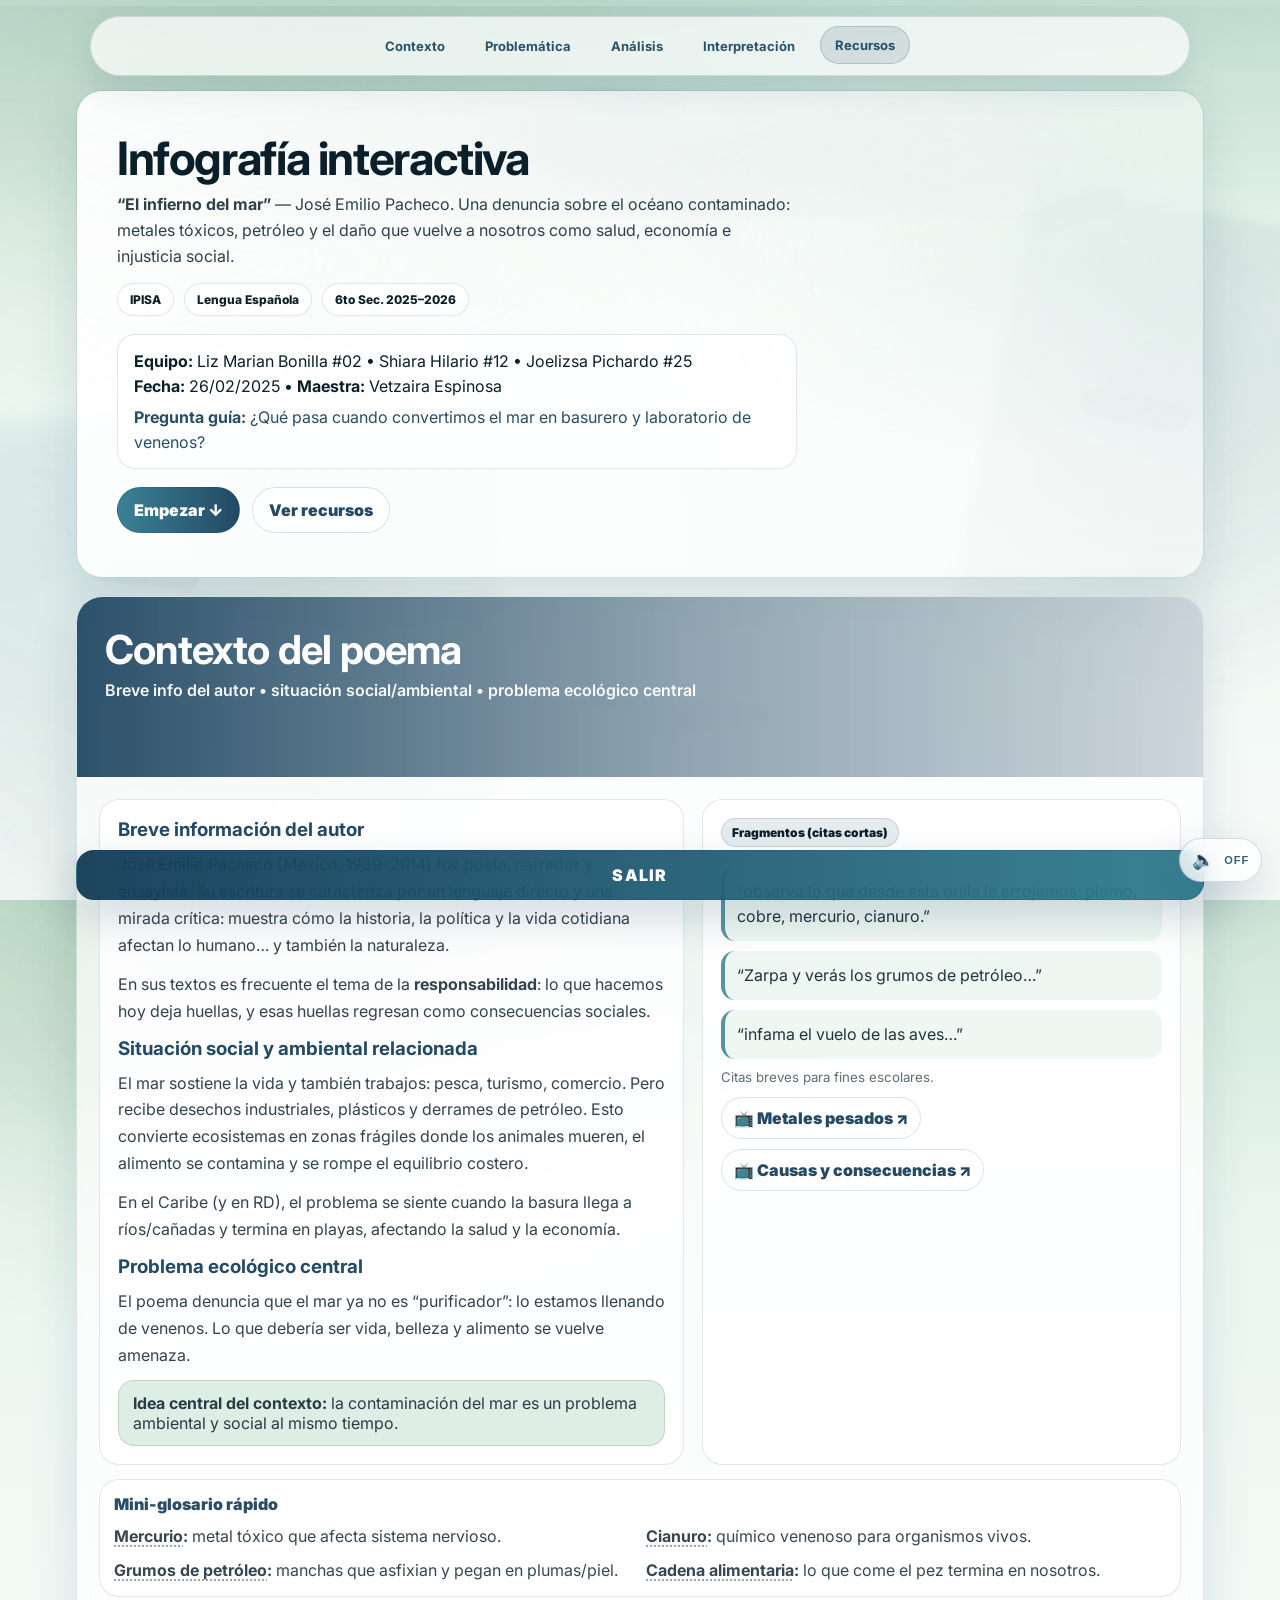
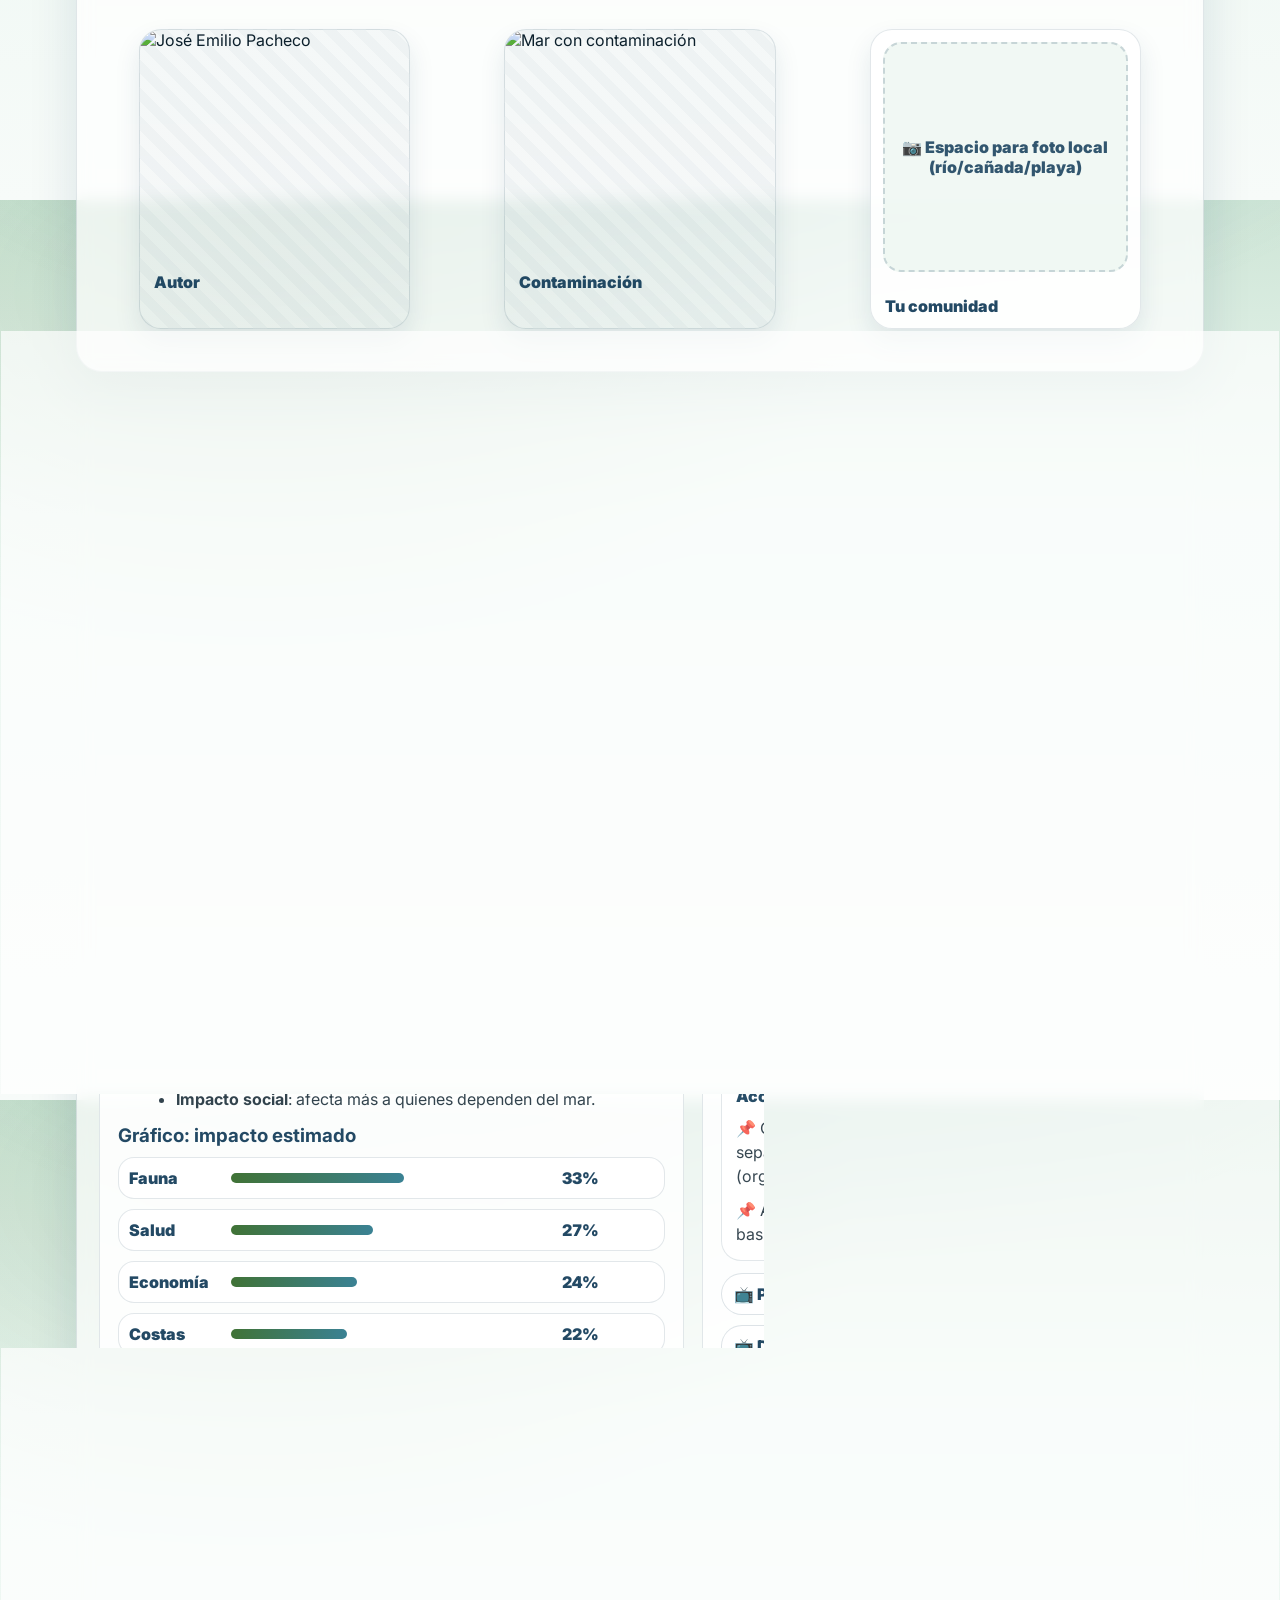
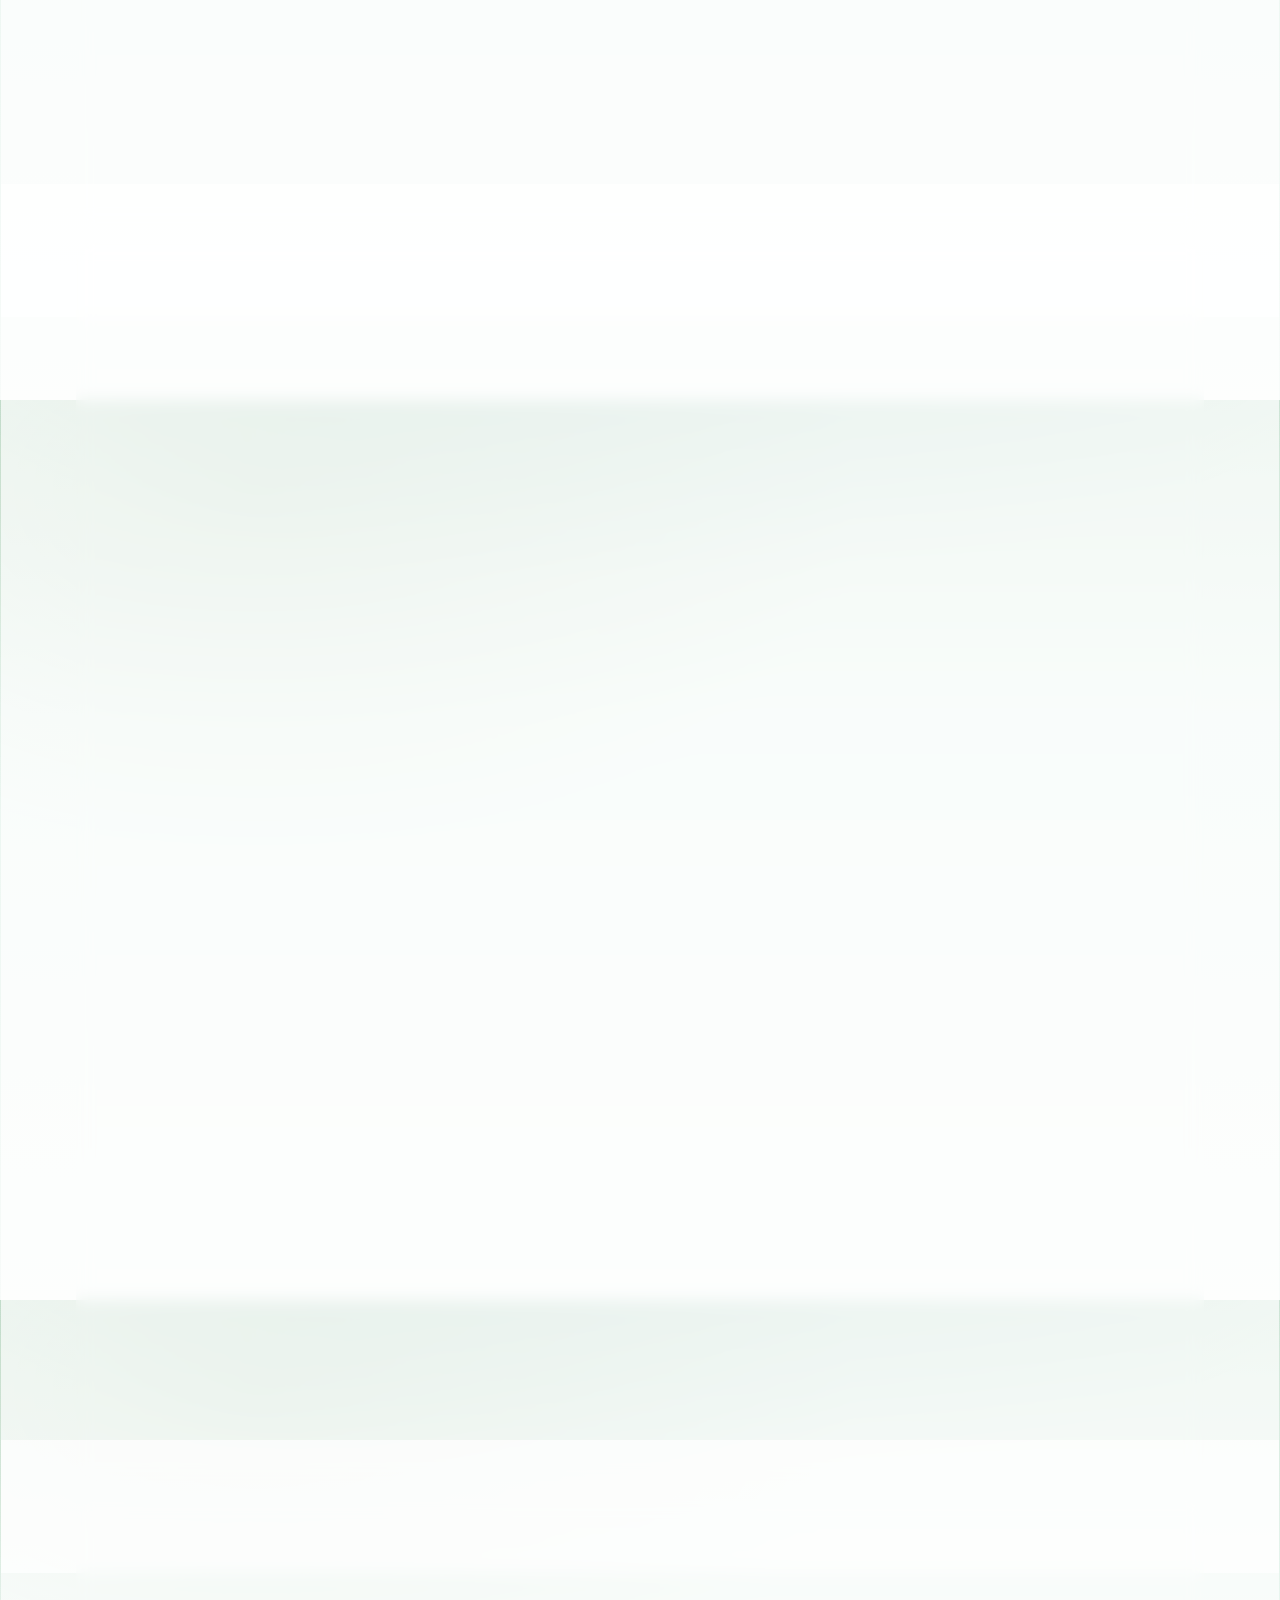
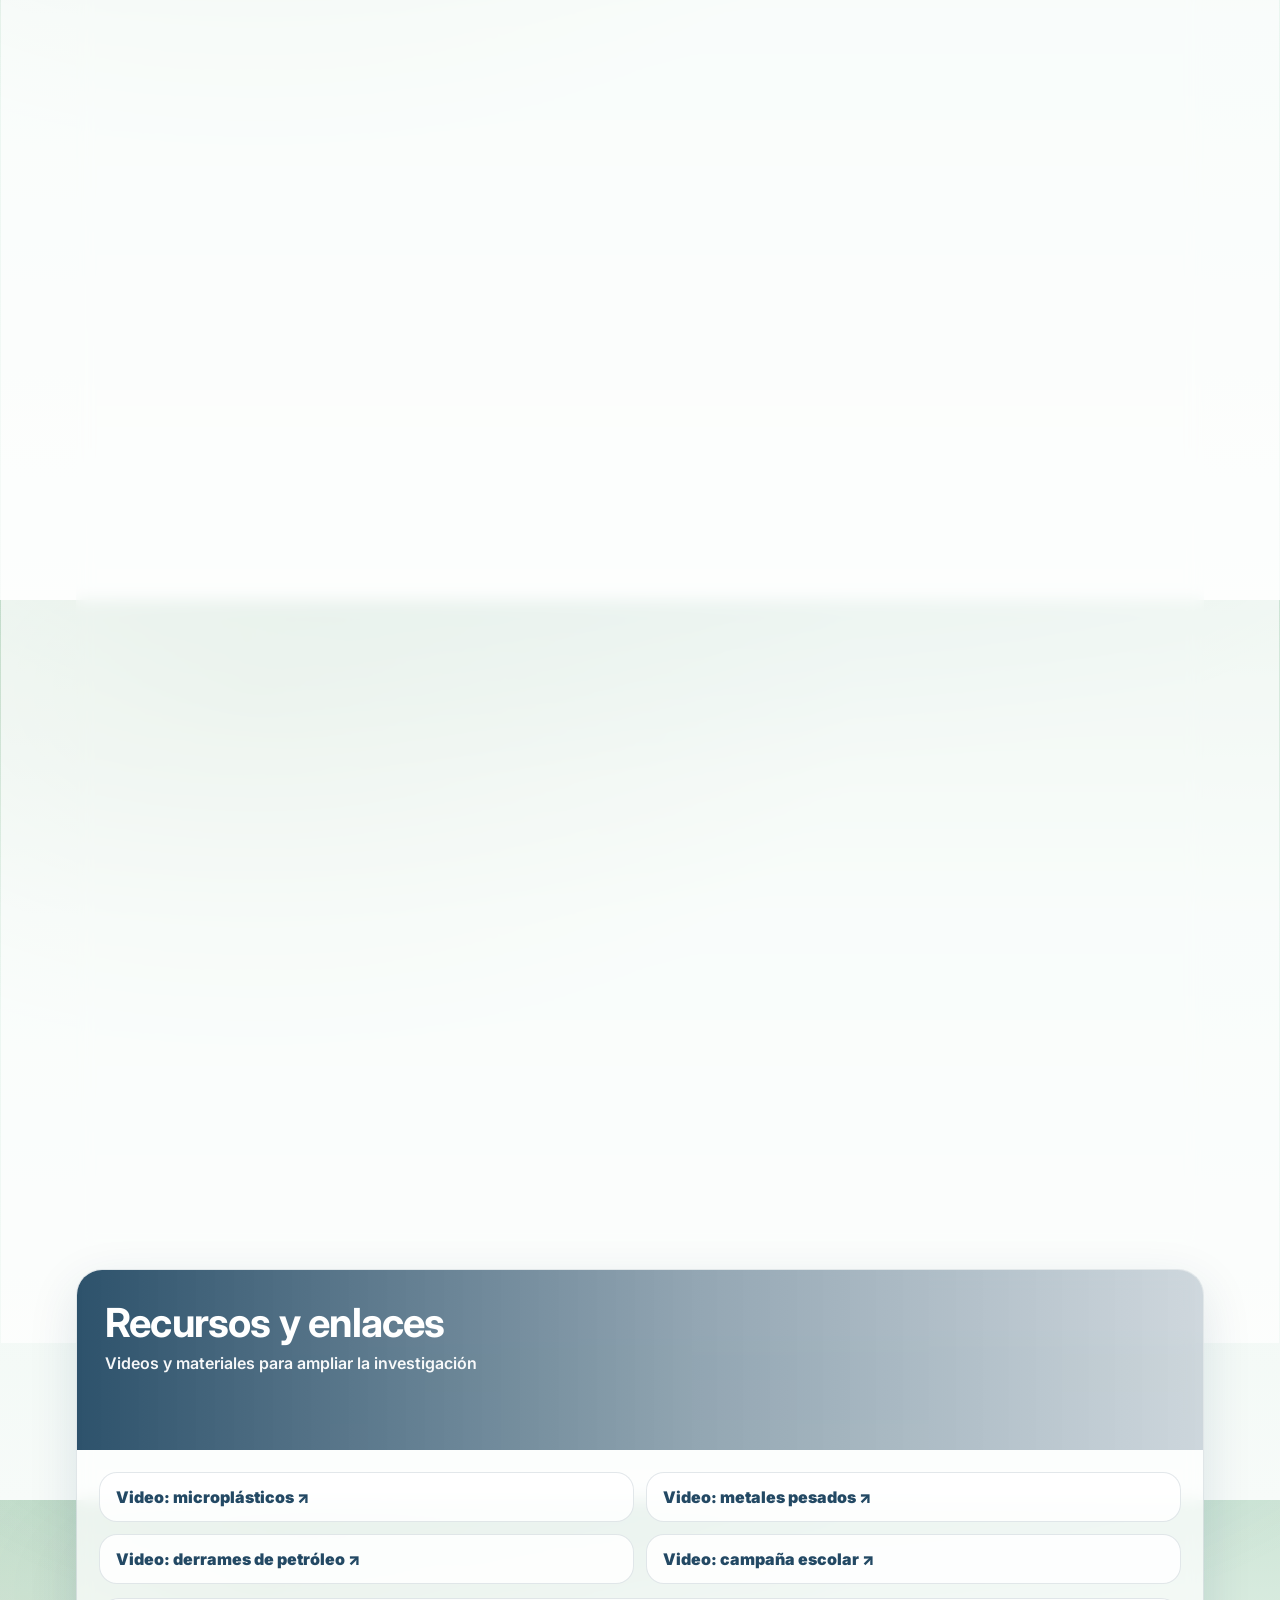
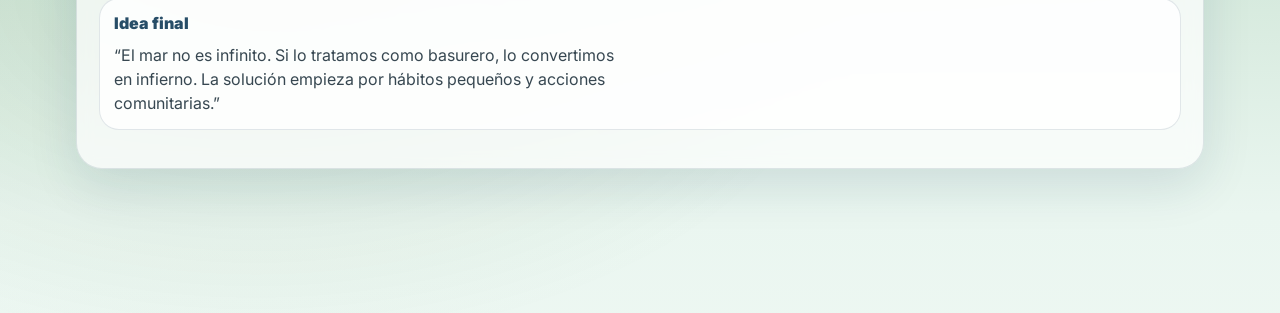
==== commit 471fc0b1: "Primer commit" ====
--- a/index.html
+++ b/index.html
@@ -429,7 +429,7 @@
       <div class="blockBody">
         <div class="twoCol">
           <div class="prose">
-            <h3>Opinión crítica (integrantes) — ejemplo listo</h3>
+            <h3>Opinión crítica (integrantes) </h3>
             <p>
               <b>Liz Marian Bonilla #02:</b> Este poema me impacta porque no “adorna” la realidad: la dice como es.
               Me hace pensar que el mar no puede defenderse solo. Si nosotros causamos el daño, también nos toca actuar.
@@ -551,7 +551,7 @@
         </div>
 
         <div class="miniPanel" style="margin-top:14px;">
-          <div class="miniPanel-title">Idea final para el cierre (texto listo)</div>
+          <div class="miniPanel-title">Idea final</div>
           <div class="miniPanel-grid">
             <div>
               “El mar no es infinito. Si lo tratamos como basurero, lo convertimos en infierno.
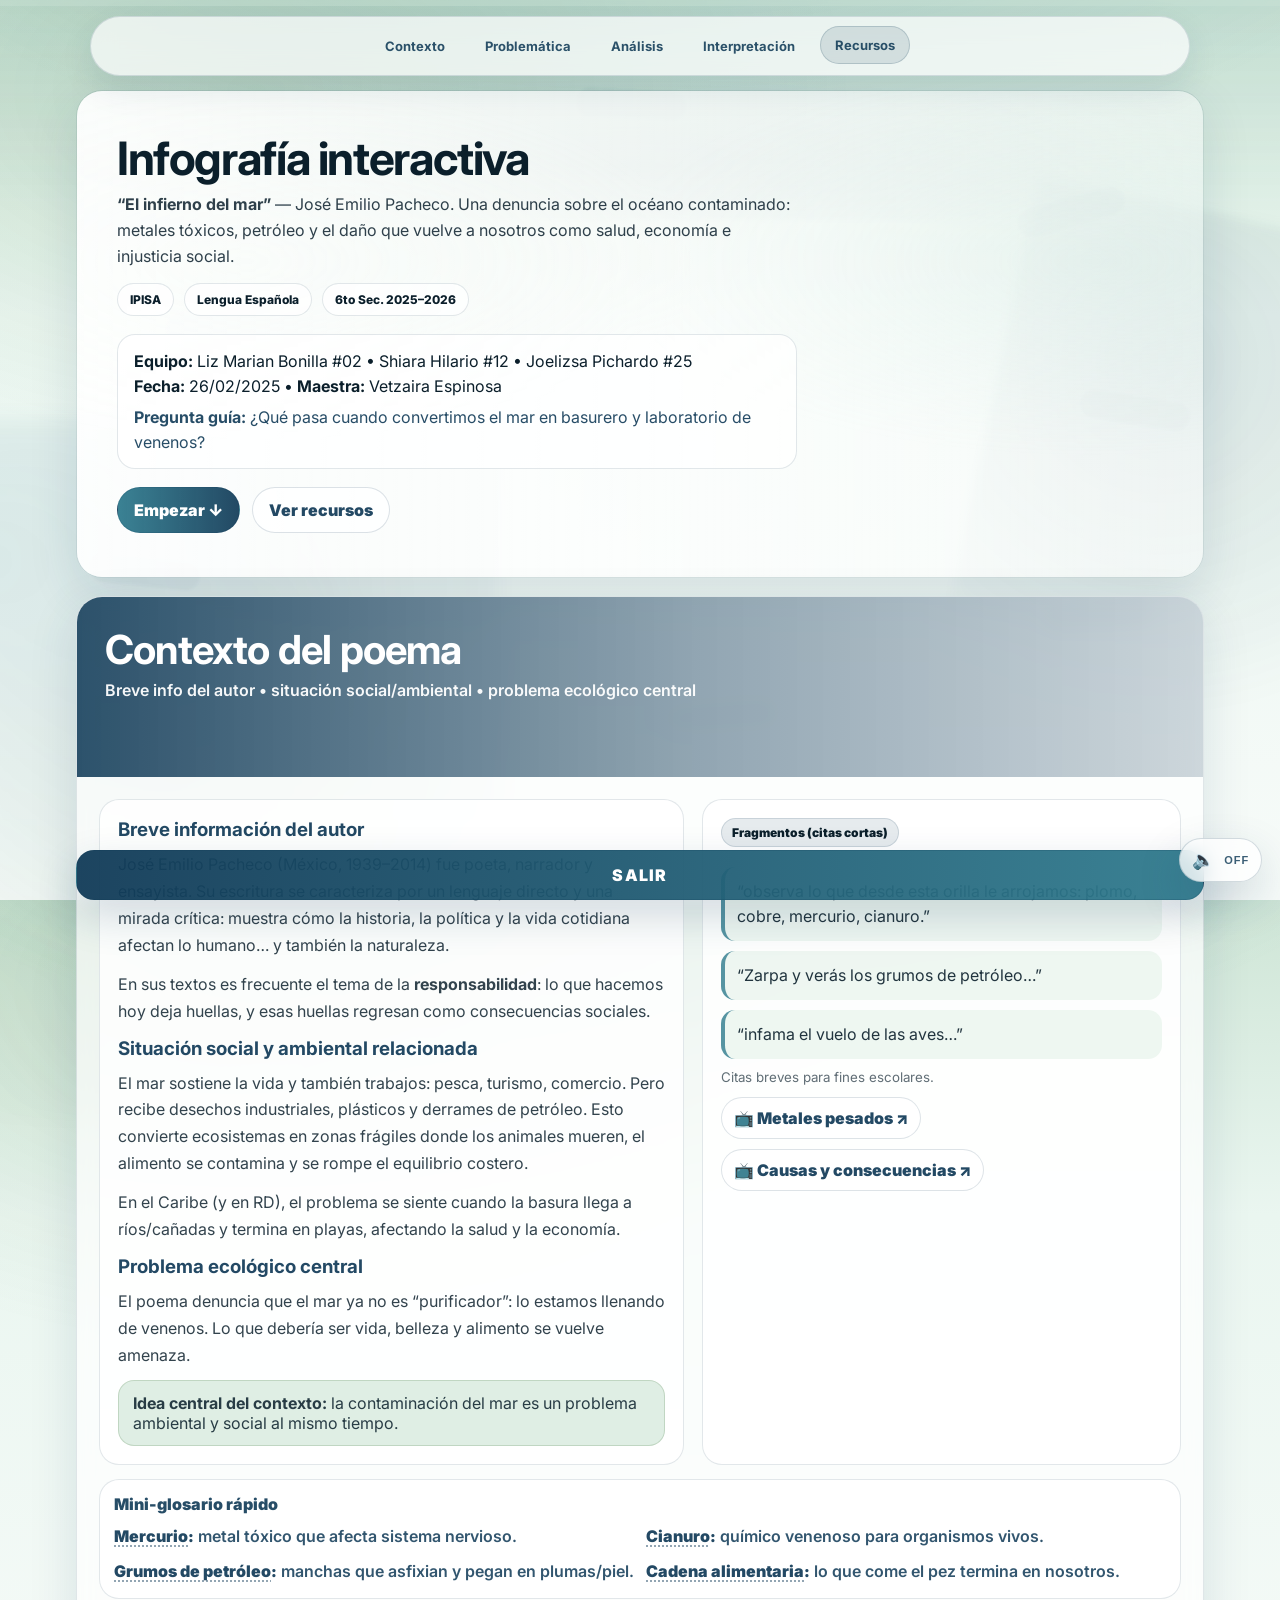
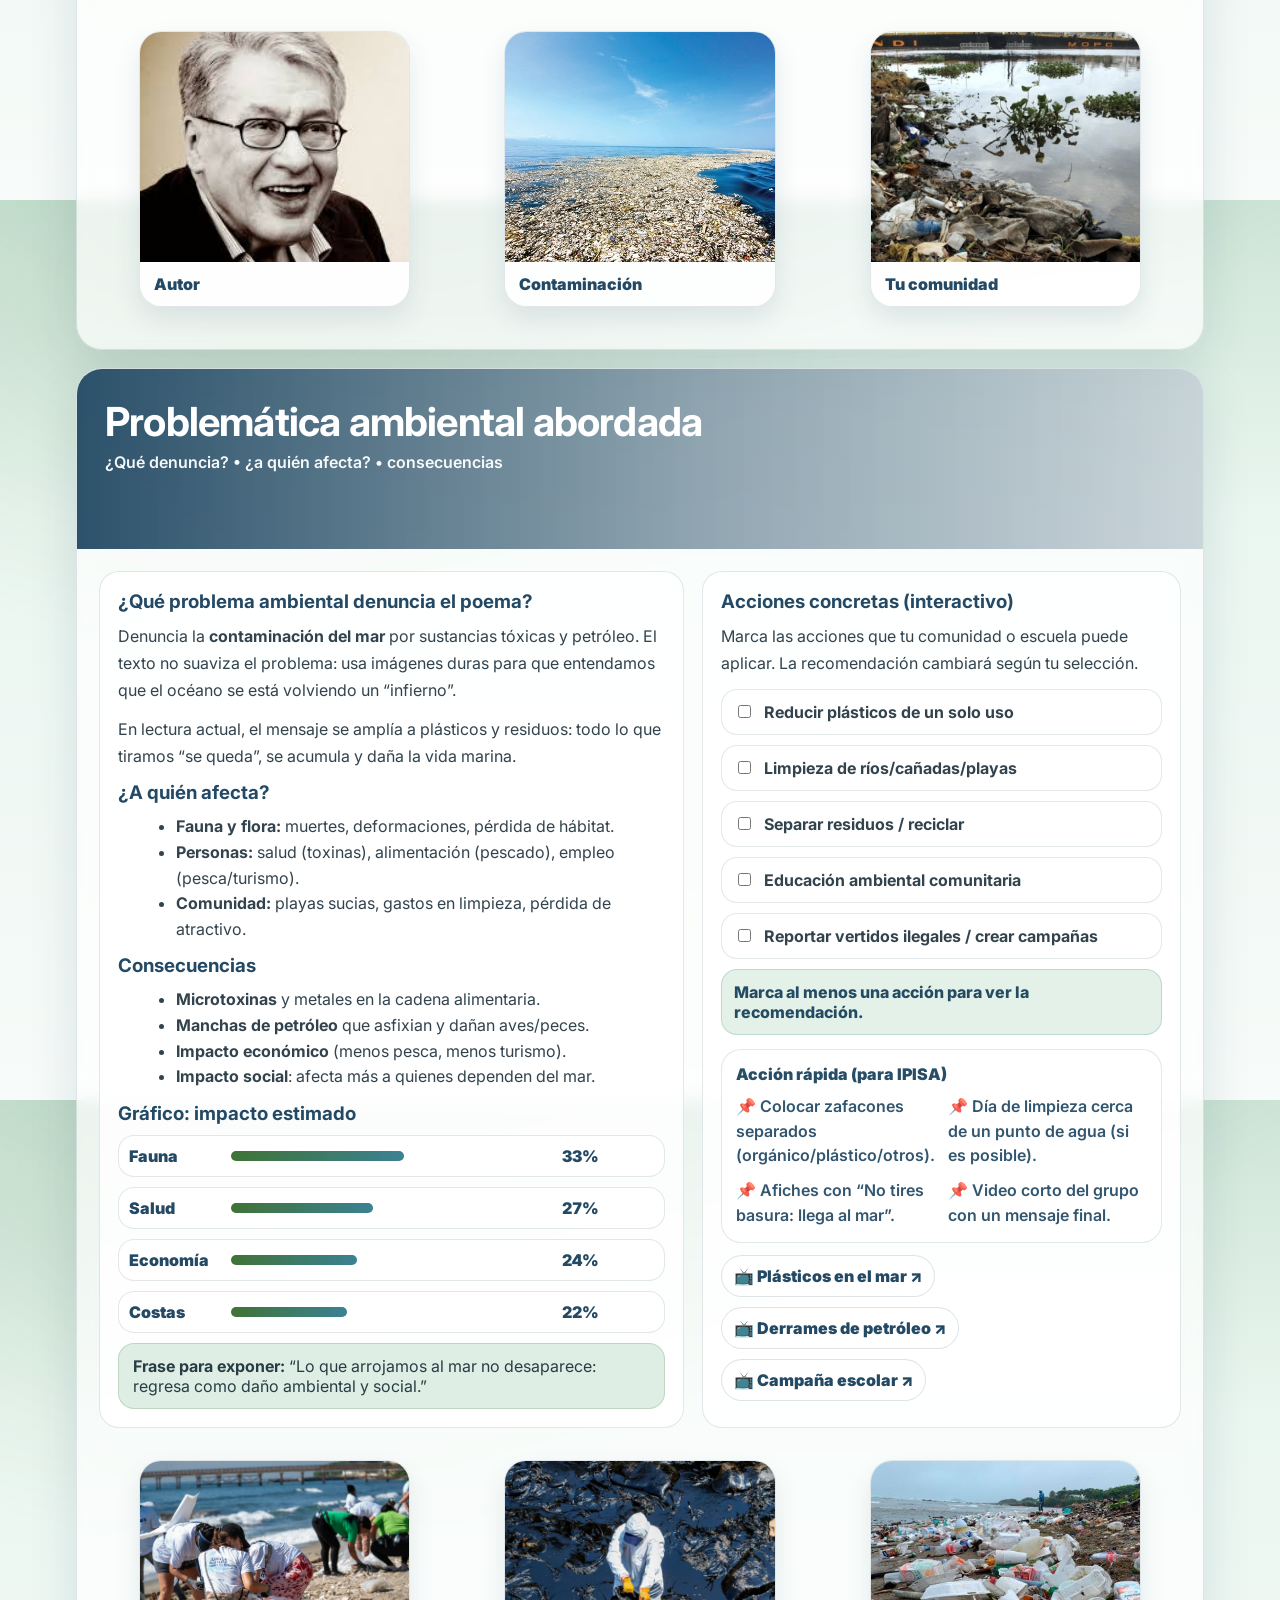
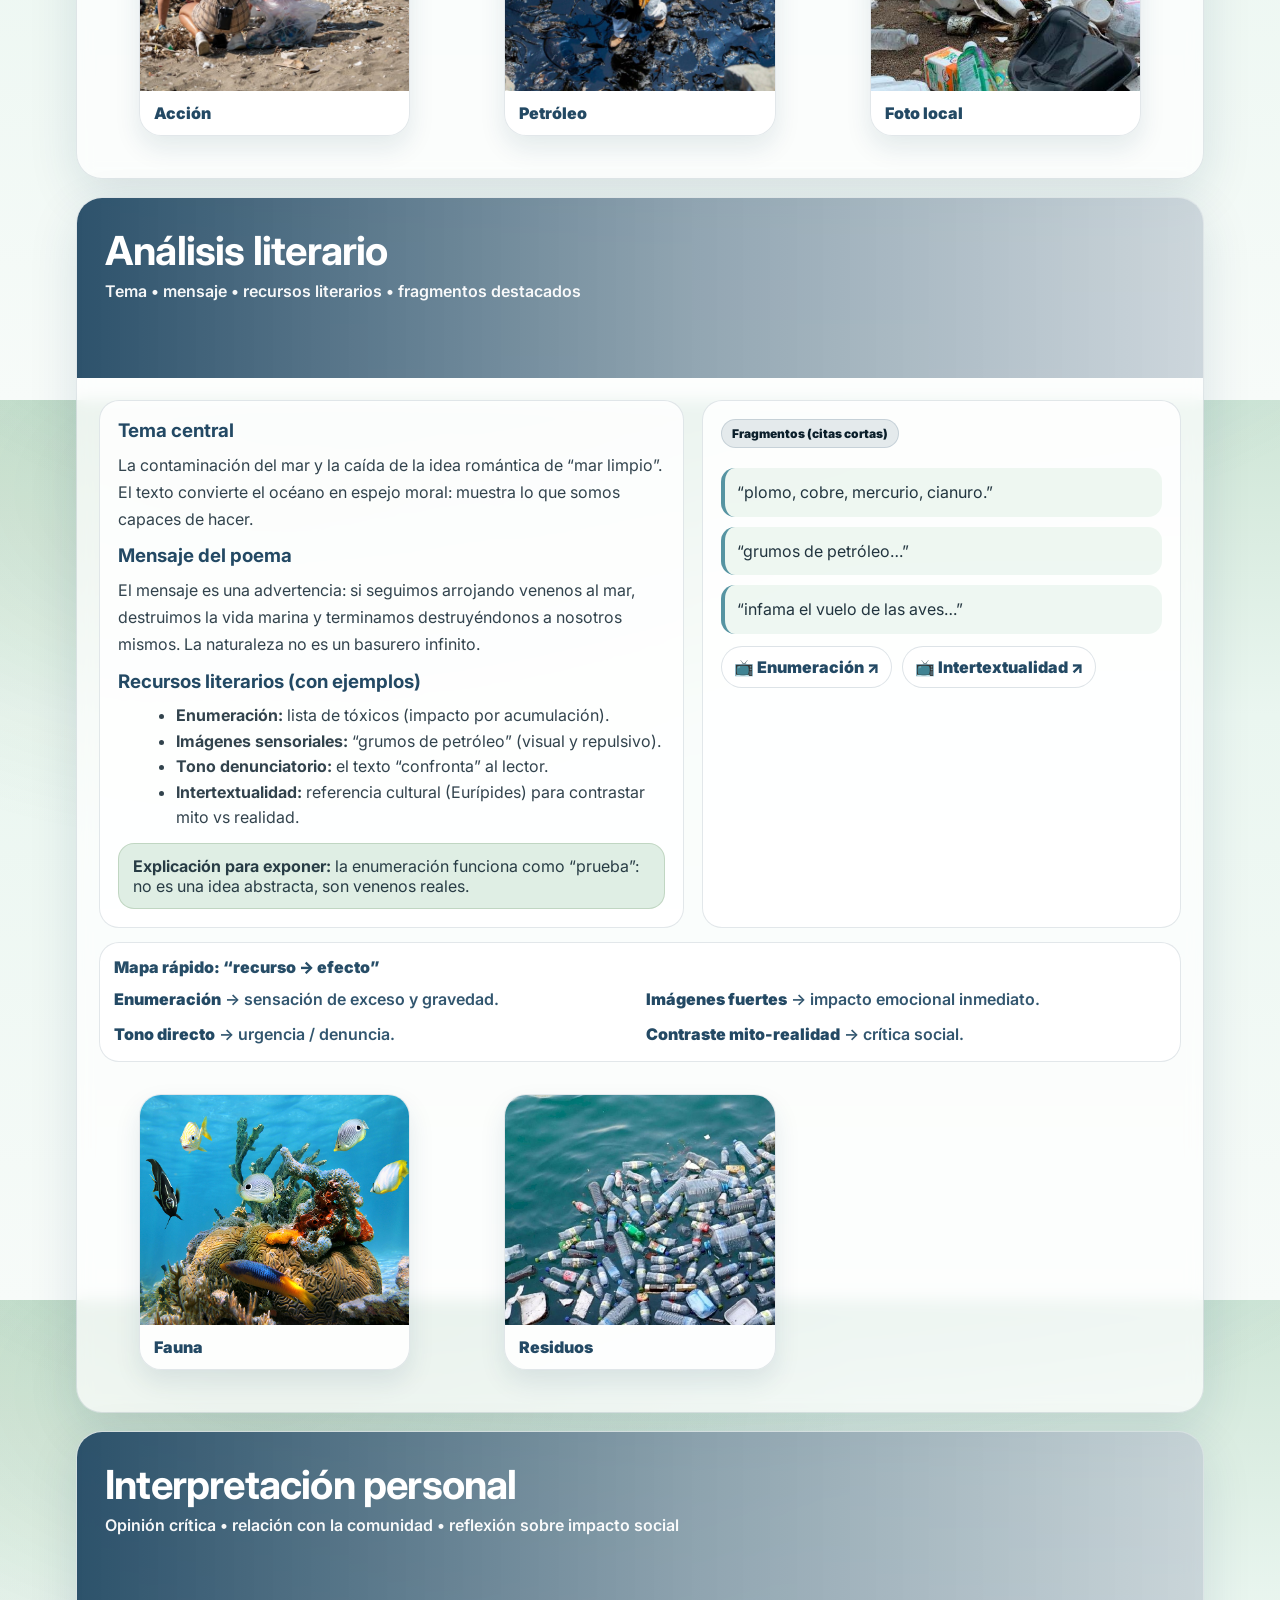
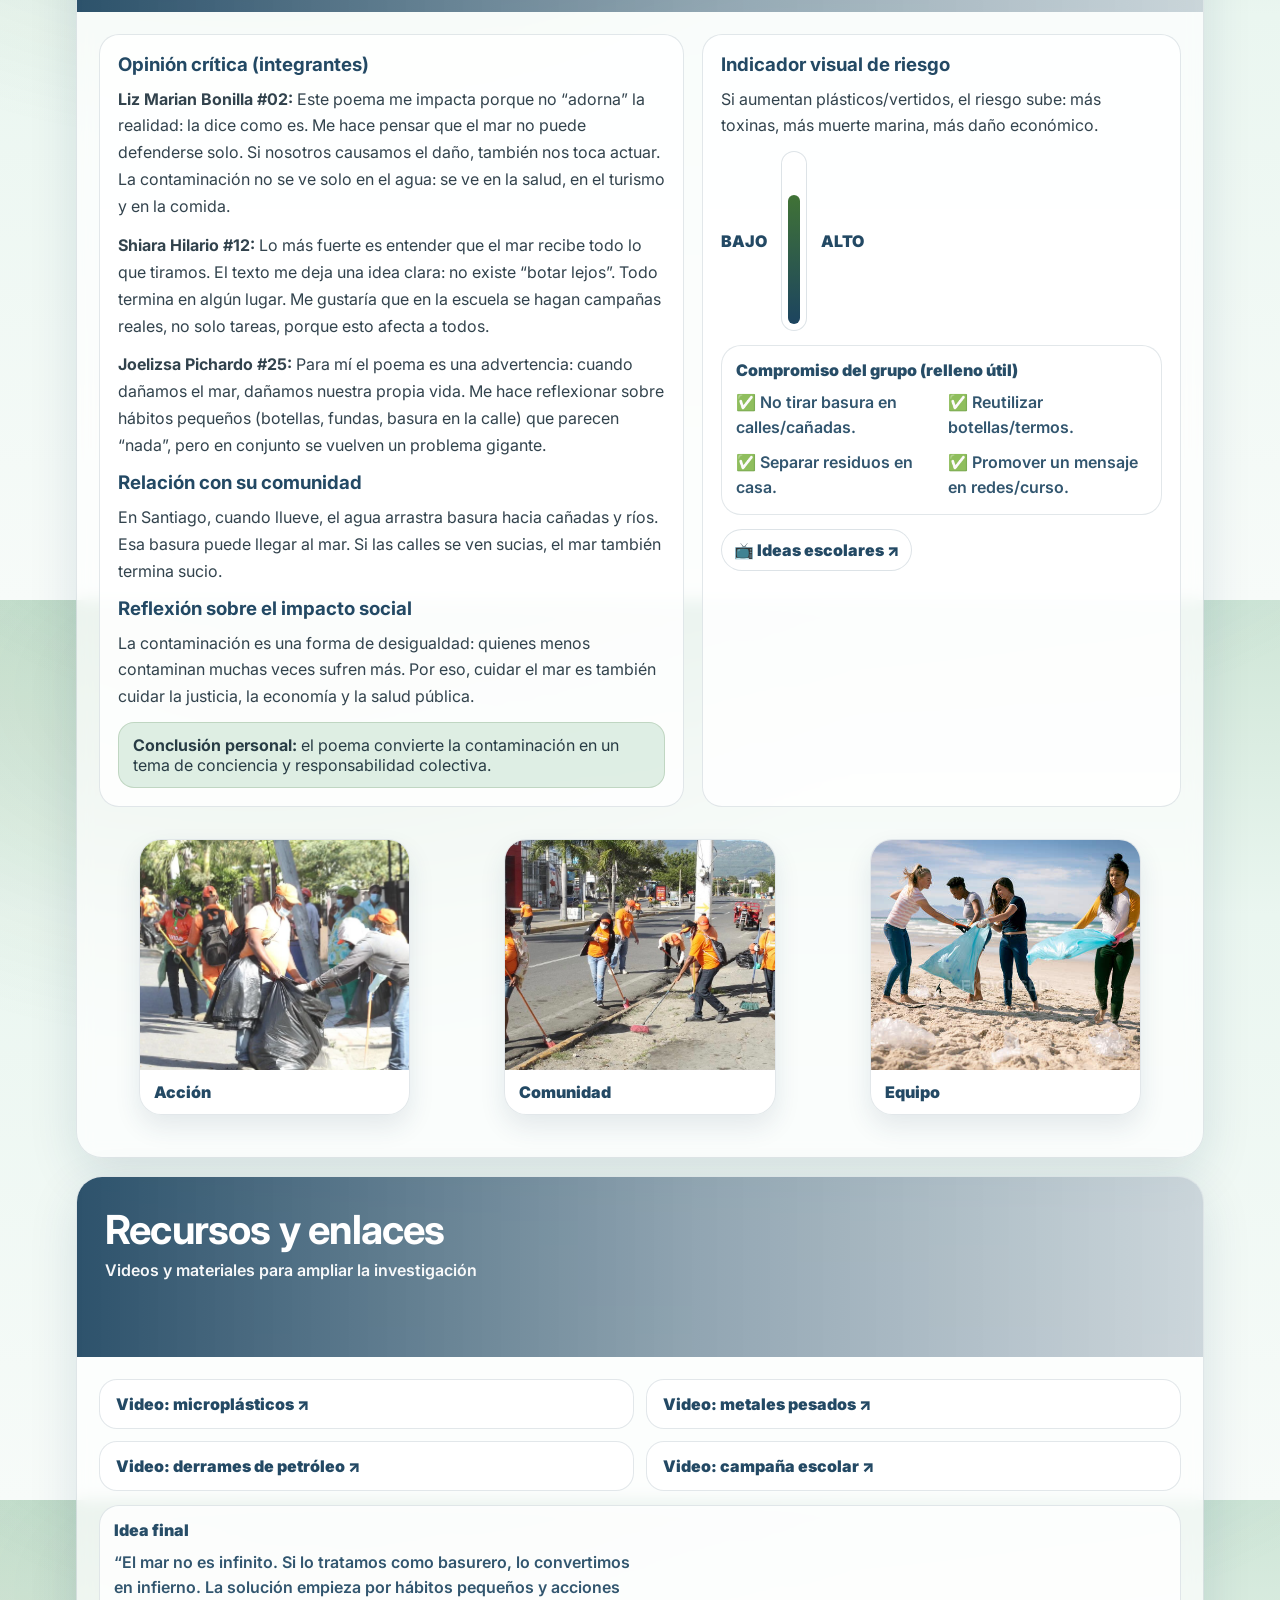
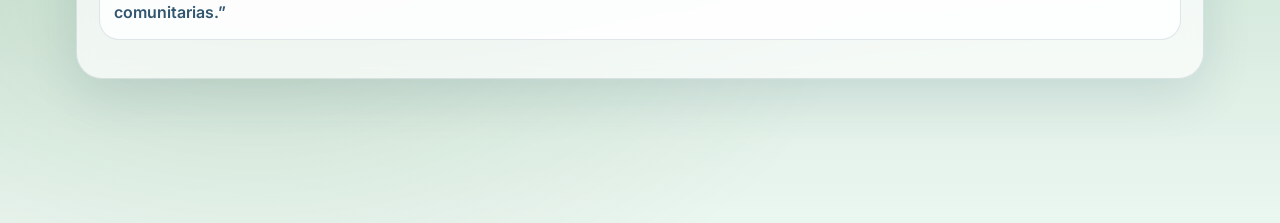
==== commit 2f275c78: "primer commit" ====
--- a/index.html
+++ b/index.html
@@ -181,9 +181,7 @@
         <!-- imágenes debajo del texto -->
         <div class="imgRow stagger">
           <figure class="shot revealUp">
-            <img class="zoomable"
-              src="https://upload.wikimedia.org/wikipedia/commons/8/88/Jos%C3%A9_Emilio_Pacheco.jpg"
-              alt="José Emilio Pacheco"
+            <img class="zoomable" src="img/jose.jpg"              alt="José Emilio Pacheco"
               data-caption="José Emilio Pacheco (autor)"
               loading="lazy" referrerpolicy="no-referrer"
               onerror="this.parentElement.classList.add('imgFallback')">
@@ -192,8 +190,7 @@
 
           <figure class="shot revealUp">
             <img class="zoomable"
-              src="https://images.unsplash.com/photo-1520962917968-b926c1f3b3f2?auto=format&fit=crop&w=1600&q=80"
-              alt="Mar con contaminación"
+              src="img/mar.jpg"
               data-caption="Mar afectado por contaminación"
               loading="lazy" referrerpolicy="no-referrer"
               onerror="this.parentElement.classList.add('imgFallback')">
@@ -201,7 +198,7 @@
           </figure>
 
           <figure class="shot slot revealUp">
-            <div class="slotCard">📷 Espacio para foto local (río/cañada/playa)</div>
+            <img class="zoomable" src="img/contaminacion-uno.jpeg">
             <figcaption>Tu comunidad</figcaption>
           </figure>
         </div>
@@ -299,7 +296,7 @@
         <div class="imgRow stagger">
           <figure class="shot revealUp">
             <img class="zoomable"
-              src="https://images.unsplash.com/photo-1482192505345-5655af888cc4?auto=format&fit=crop&w=1600&q=80"
+              src="img/playas.jpg"
               alt="Limpieza de playa"
               data-caption="Acción: limpieza"
               loading="lazy" referrerpolicy="no-referrer"
@@ -308,7 +305,7 @@
           </figure>
           <figure class="shot revealUp">
             <img class="zoomable"
-              src="https://images.unsplash.com/photo-1558981001-5864b3250a69?auto=format&fit=crop&w=1600&q=80"
+              src="img/Peru-Retail.jpg"
               alt="Petróleo en el mar"
               data-caption="Riesgo: petróleo"
               loading="lazy" referrerpolicy="no-referrer"
@@ -316,7 +313,7 @@
             <figcaption>Petróleo</figcaption>
           </figure>
           <figure class="shot slot revealUp">
-            <div class="slotCard">📷 Espacio para evidencia (foto de basura/agua)</div>
+            <img class="zoomable" src="img/santiagoplayacont.jpg">
             <figcaption>Foto local</figcaption>
           </figure>
         </div>
@@ -390,26 +387,23 @@
         <div class="imgRow stagger">
           <figure class="shot revealUp">
             <img class="zoomable"
-              src="https://images.unsplash.com/photo-1559827260-dc66d52bef19?auto=format&fit=crop&w=1600&q=80"
+              src="img/fauna.jpg"
               alt="Aves"
-              data-caption="Aves afectadas"
+              data-caption="Ecosistemas afectados"
               loading="lazy" referrerpolicy="no-referrer"
               onerror="this.parentElement.classList.add('imgFallback')">
             <figcaption>Fauna</figcaption>
           </figure>
           <figure class="shot revealUp">
             <img class="zoomable"
-              src="https://images.unsplash.com/photo-1520869309377-88c9274a27c6?auto=format&fit=crop&w=1600&q=80"
+              src="img/basuramarina.jpg"
               alt="Basura marina"
               data-caption="Residuos: símbolo del problema"
               loading="lazy" referrerpolicy="no-referrer"
               onerror="this.parentElement.classList.add('imgFallback')">
             <figcaption>Residuos</figcaption>
           </figure>
-          <figure class="shot slot revealUp">
-            <div class="slotCard">📷 Espacio para imagen “antes/después” (opcional)</div>
-            <figcaption>Comparación</figcaption>
-          </figure>
+          
         </div>
       </div>
     </section>
@@ -494,7 +488,7 @@
         <div class="imgRow stagger">
           <figure class="shot revealUp">
             <img class="zoomable"
-              src="https://images.unsplash.com/photo-1518110839337-5a4b81470176?auto=format&fit=crop&w=1600&q=80"
+              src="img/limpiarsantiago.png"
               alt="Acción"
               data-caption="Acciones pequeñas = impacto grande"
               loading="lazy" referrerpolicy="no-referrer"
@@ -503,7 +497,7 @@
           </figure>
           <figure class="shot revealUp">
             <img class="zoomable"
-              src="https://images.unsplash.com/photo-1520975682031-a15b4b1b0f9b?auto=format&fit=crop&w=1600&q=80"
+              src="img/img_7650.jpg"
               alt="Comunidad"
               data-caption="Comunidad y cuidado"
               loading="lazy" referrerpolicy="no-referrer"
@@ -511,7 +505,7 @@
             <figcaption>Comunidad</figcaption>
           </figure>
           <figure class="shot slot revealUp">
-            <div class="slotCard">📷 Espacio para foto del grupo/actividad</div>
+            <img class="zoomable" src="img/3chicas.jpg">
             <figcaption>Equipo</figcaption>
           </figure>
         </div>
--- a/styles.css
+++ b/styles.css
@@ -963,4 +963,57 @@
   .coverTitle{font-size: 44px}
   .coverGrid{grid-template-columns: 1fr}
   .coverInner{padding: 20px 6px 36px}
+}
+/* ===== FIX: Glosario (fuente + hover/tooltip) ===== */
+
+/* Mejor tipografía y alineación del glosario */
+.miniPanel-grid{
+  font-size: 16px;
+  line-height: 1.55;
+  color: rgba(16,58,87,.86);
+  font-weight: 600;
+}
+
+.miniPanel-grid b{
+  font-weight: 900;
+  color: rgba(16,58,87,.92);
+}
+
+/* Palabras "hover" del glosario (Mercurio, Cianuro, etc.) */
+.glosTerm{
+  display: inline-block;
+  padding: 2px 4px;
+  border-radius: 8px;
+  cursor: help;
+  text-decoration: none; /* ✅ quita apariencia de link */
+  border-bottom: 2px dotted rgba(16,58,87,.35);
+  transition: transform .15s ease, background .15s ease, border-color .15s ease;
+}
+
+.glosTerm:hover{
+  background: rgba(48,123,142,.12);
+  border-bottom-color: rgba(48,123,142,.55);
+  transform: translateY(-1px);
+}
+
+/* Tooltip flotante: que no se corte, que no se salga, que se lea bonito */
+.tipFloat{
+  max-width: 360px;
+  white-space: normal;
+  word-wrap: break-word;
+  line-height: 1.35;
+  border: 1px solid rgba(255,255,255,.18);
+}
+
+/* Flechita del tooltip (opcional, se ve pro) */
+.tipFloat::after{
+  content:"";
+  position:absolute;
+  left: 14px;
+  top: -8px;
+  width: 14px; height: 14px;
+  background: rgba(16,58,87,.92);
+  transform: rotate(45deg);
+  border-left: 1px solid rgba(255,255,255,.10);
+  border-top: 1px solid rgba(255,255,255,.10);
 }
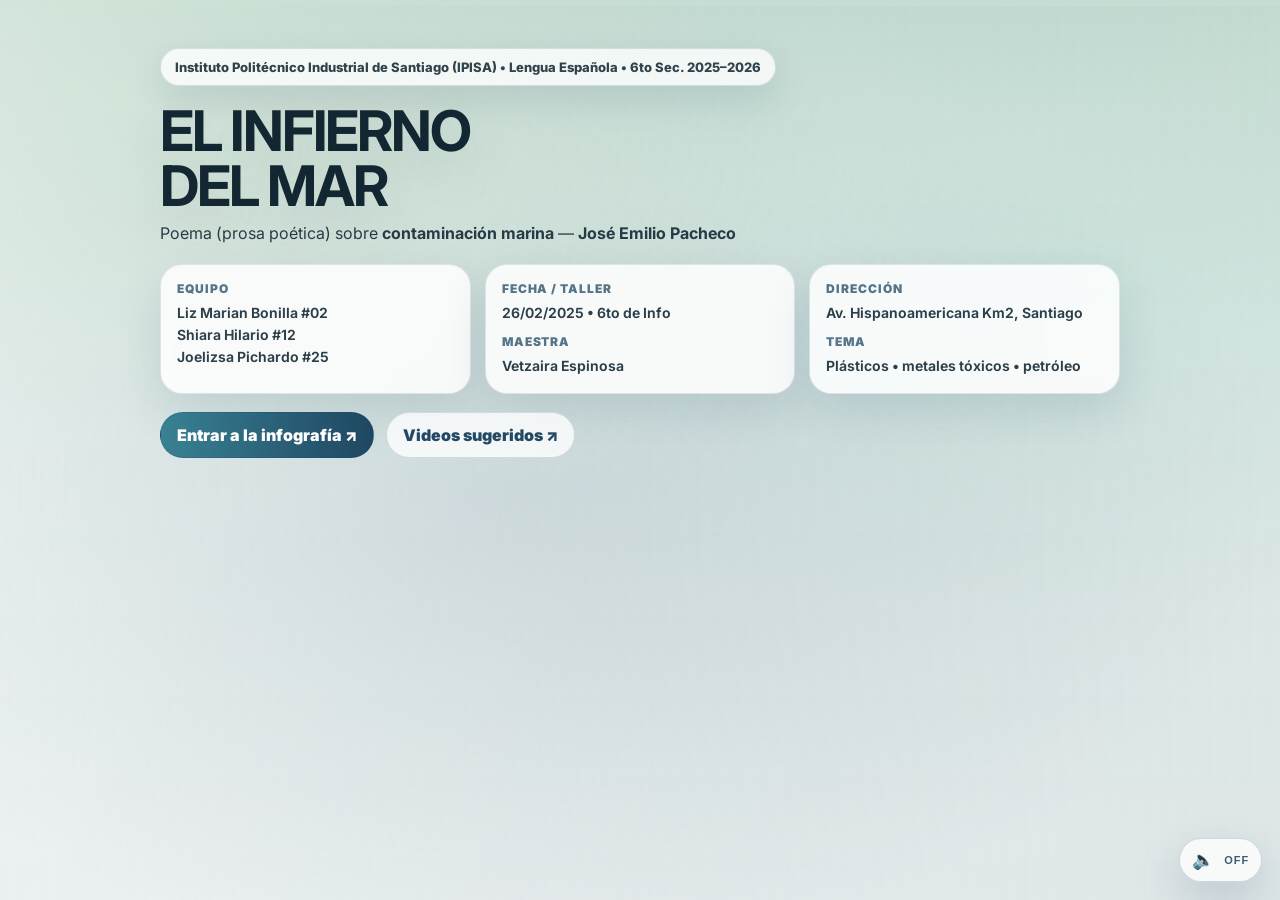
==== commit 9c826e4f: "cambiar index para redirigir a cover" ====
--- a/index.html
+++ b/index.html
@@ -2,6 +2,7 @@
 <html lang="es">
 <head>
   <meta charset="utf-8" />
+<meta http-equiv="refresh" content="0; url=cover.html">
   <meta name="viewport" content="width=device-width,initial-scale=1" />
   <title>Infografía • El infierno del mar — José Emilio Pacheco</title>
 
@@ -10,26 +11,23 @@
   <link href="https://fonts.googleapis.com/css2?family=Inter:wght@400;600;800&display=swap" rel="stylesheet">
 
   <link rel="stylesheet" href="styles.css" />
+  
 </head>
 
 <body class="palette">
 
-  <!-- Barra de progreso -->
   <div class="progressBar" aria-hidden="true"><span id="progress"></span></div>
 
-  <!-- Audio ambiente (NO autoplay; se activa con el botón) -->
   <audio id="bgAudio" preload="auto" loop>
     <source src="assets/ocean.mp3" type="audio/mpeg">
     <source src="assets/ocean.ogg" type="audio/ogg">
   </audio>
 
-  <!-- Botón flotante de sonido -->
   <button class="soundFab" id="soundFab" type="button" aria-label="Activar sonido ambiental" title="Sonido ambiental">
     <span id="soundIcon">🔈</span>
     <small id="soundTxt">OFF</small>
   </button>
 
-  <!-- “Escenografía” fuera de la infografía (decorativa, no tapa texto) -->
   <div class="scene" aria-hidden="true">
     <div class="scene-waves"></div>
     <div class="scene-oil"></div>
@@ -47,11 +45,9 @@
       <a href="#problematica" data-nav>Problemática</a>
       <a href="#analisis" data-nav>Análisis</a>
       <a href="#interpretacion" data-nav>Interpretación</a>
-      <a href="#recursos" data-nav>Recursos</a>
     </nav>
   </header>
 
-  <!-- Modal de imágenes -->
   <div class="modal" id="imgModal" aria-hidden="true">
     <div class="modalBack" data-close="1"></div>
     <figure class="modalBody" role="dialog" aria-label="Imagen ampliada">
@@ -73,8 +69,8 @@
       <div class="heroIntro-inner">
         <h1>Infografía interactiva</h1>
         <p class="heroIntro-sub">
-          <b>“El infierno del mar”</b> — José Emilio Pacheco. Una denuncia sobre el océano contaminado:
-          metales tóxicos, petróleo y el daño que vuelve a nosotros como salud, economía e injusticia social.
+          <b>“El infierno del mar”</b> — José Emilio Pacheco. El poema denuncia cómo la contaminación del océano
+          afecta la naturaleza y también la vida humana.
         </p>
 
         <div class="heroBadges stagger">
@@ -86,14 +82,12 @@
         <div class="heroMini">
           <div><b>Equipo:</b> Liz Marian Bonilla #02 • Shiara Hilario #12 • Joelizsa Pichardo #25</div>
           <div><b>Fecha:</b> 26/02/2025 • <b>Maestra:</b> Vetzaira Espinosa</div>
-          <div class="heroMini2">
-            <b>Pregunta guía:</b> ¿Qué pasa cuando convertimos el mar en basurero y laboratorio de venenos?
-          </div>
+          <div class="heroMini2"><b>Pregunta guía:</b> ¿Qué pasa cuando convertimos el mar en basurero y laboratorio de venenos?</div>
         </div>
 
         <div class="heroActions stagger">
           <a class="primaryBtn" href="#contexto">Empezar ↓</a>
-          <a class="ghostBtn" href="#recursos">Ver recursos</a>
+          <a class="ghostBtn" href="#analisis">Ver contenido</a>
         </div>
       </div>
     </section>
@@ -114,50 +108,34 @@
         <div class="twoCol">
           <div class="prose">
             <h3>Breve información del autor</h3>
-            <p>
-              José Emilio Pacheco (México, 1939–2014) fue poeta, narrador y ensayista. Su escritura se caracteriza por
-              un lenguaje directo y una mirada crítica: muestra cómo la historia, la política y la vida cotidiana
-              afectan lo humano… y también la naturaleza.
-            </p>
-            <p>
-              En sus textos es frecuente el tema de la <b>responsabilidad</b>: lo que hacemos hoy deja huellas, y esas huellas
-              regresan como consecuencias sociales.
-            </p>
-
+<p>
+José Emilio Pacheco (1939–2014) fue un poeta, narrador y ensayista mexicano.
+Es considerado una de las figuras más importantes de la literatura mexicana contemporánea.
+Recibió numerosos reconocimientos por su aporte al pensamiento cultural de México.
+</p>
             <h3>Situación social y ambiental relacionada</h3>
             <p>
-              El mar sostiene la vida y también trabajos: pesca, turismo, comercio. Pero recibe desechos industriales,
-              plásticos y derrames de petróleo. Esto convierte ecosistemas en zonas frágiles donde los animales mueren,
-              el alimento se contamina y se rompe el equilibrio costero.
-            </p>
-            <p>
-              En el Caribe (y en RD), el problema se siente cuando la basura llega a ríos/cañadas y termina en playas,
-              afectando la salud y la economía.
+              El crecimiento industrial y los residuos humanos han aumentado la contaminación del mar por químicos,
+              petróleo y basura.
             </p>
 
             <h3>Problema ecológico central</h3>
             <p>
-              El poema denuncia que el mar ya no es “purificador”: lo estamos llenando de venenos. Lo que debería ser
-              vida, belleza y alimento se vuelve amenaza.
+              El poema denuncia la contaminación del mar por sustancias tóxicas que dañan la vida marina
+              y también afectan a las personas.
             </p>
 
             <div class="callout">
-              <b>Idea central del contexto:</b> la contaminación del mar es un problema ambiental y social al mismo tiempo.
+              <b>Idea central:</b> El mar deja de ser fuente de vida cuando el ser humano lo convierte en un espacio contaminado.
             </div>
           </div>
 
           <div class="quoteBox">
-            <div class="quoteTag">Fragmentos (citas cortas)</div>
-            <blockquote class="q">
-              “observa lo que desde esta orilla le arrojamos: plomo, cobre, mercurio, cianuro.”
-            </blockquote>
-            <blockquote class="q">
-              “Zarpa y verás los grumos de petróleo…”
-            </blockquote>
-            <blockquote class="q">
-              “infama el vuelo de las aves…”
-            </blockquote>
-            <small class="qNote">Citas breves para fines escolares.</small>
+            <div class="quoteTag">Ideas clave</div>
+
+            <blockquote class="q">El poema presenta al mar como víctima de la acción humana.</blockquote>
+            <blockquote class="q">La contaminación no afecta solo al agua, sino también a los animales y a las personas.</blockquote>
+            <blockquote class="q">La denuncia ecológica también es una denuncia social.</blockquote>
 
             <div class="linkRow stagger">
               <a class="chip" target="_blank" rel="noopener"
@@ -168,22 +146,14 @@
           </div>
         </div>
 
-        <div class="miniPanel">
-          <div class="miniPanel-title">Mini-glosario rápido</div>
-          <div class="miniPanel-grid">
-            <div><b>Mercurio:</b> metal tóxico que afecta sistema nervioso.</div>
-            <div><b>Cianuro:</b> químico venenoso para organismos vivos.</div>
-            <div><b>Grumos de petróleo:</b> manchas que asfixian y pegan en plumas/piel.</div>
-            <div><b>Cadena alimentaria:</b> lo que come el pez termina en nosotros.</div>
-          </div>
-        </div>
-
-        <!-- imágenes debajo del texto -->
         <div class="imgRow stagger">
           <figure class="shot revealUp">
-            <img class="zoomable" src="img/jose.jpg"              alt="José Emilio Pacheco"
+            <img class="zoomable"
+              src="img/jose.jpg"
+              alt="José Emilio Pacheco"
               data-caption="José Emilio Pacheco (autor)"
-              loading="lazy" referrerpolicy="no-referrer"
+              loading="lazy"
+              referrerpolicy="no-referrer"
               onerror="this.parentElement.classList.add('imgFallback')">
             <figcaption>Autor</figcaption>
           </figure>
@@ -191,14 +161,22 @@
           <figure class="shot revealUp">
             <img class="zoomable"
               src="img/mar.jpg"
-              data-caption="Mar afectado por contaminación"
-              loading="lazy" referrerpolicy="no-referrer"
+              alt="Contaminación marina"
+              data-caption="Contaminación marina"
+              loading="lazy"
+              referrerpolicy="no-referrer"
               onerror="this.parentElement.classList.add('imgFallback')">
             <figcaption>Contaminación</figcaption>
           </figure>
 
-          <figure class="shot slot revealUp">
-            <img class="zoomable" src="img/contaminacion-uno.jpeg">
+          <figure class="shot revealUp">
+            <img class="zoomable"
+              src="img/contaminacion-uno.jpeg"
+              alt="Tu comunidad"
+              data-caption="Evidencia local"
+              loading="lazy"
+              referrerpolicy="no-referrer"
+              onerror="this.parentElement.classList.add('imgFallback')">
             <figcaption>Tu comunidad</figcaption>
           </figure>
         </div>
@@ -222,74 +200,43 @@
           <div class="prose">
             <h3>¿Qué problema ambiental denuncia el poema?</h3>
             <p>
-              Denuncia la <b>contaminación del mar</b> por sustancias tóxicas y petróleo. El texto no suaviza el problema:
-              usa imágenes duras para que entendamos que el océano se está volviendo un “infierno”.
-            </p>
-            <p>
-              En lectura actual, el mensaje se amplía a plásticos y residuos: todo lo que tiramos “se queda”,
-              se acumula y daña la vida marina.
+              El poema denuncia la contaminación del mar por sustancias tóxicas, petróleo y residuos.
             </p>
 
             <h3>¿A quién afecta?</h3>
             <ul>
-              <li><b>Fauna y flora:</b> muertes, deformaciones, pérdida de hábitat.</li>
-              <li><b>Personas:</b> salud (toxinas), alimentación (pescado), empleo (pesca/turismo).</li>
-              <li><b>Comunidad:</b> playas sucias, gastos en limpieza, pérdida de atractivo.</li>
+              <li>Fauna marina</li>
+              <li>Personas que consumen pescado</li>
+              <li>Comunidades costeras</li>
             </ul>
 
-            <h3>Consecuencias</h3>
+            <h3>¿Cuáles son sus consecuencias?</h3>
             <ul>
-              <li><b>Microtoxinas</b> y metales en la cadena alimentaria.</li>
-              <li><b>Manchas de petróleo</b> que asfixian y dañan aves/peces.</li>
-              <li><b>Impacto económico</b> (menos pesca, menos turismo).</li>
-              <li><b>Impacto social</b>: afecta más a quienes dependen del mar.</li>
+              <li>Muerte de especies marinas</li>
+              <li>Contaminación de alimentos</li>
+              <li>Daños ambientales y económicos</li>
             </ul>
 
-            <h3>Gráfico: impacto estimado</h3>
-            <div class="bars">
-              <div class="bar"><span>Fauna</span><i style="width:88%"></i></div>
-              <div class="bar"><span>Salud</span><i style="width:74%"></i></div>
-              <div class="bar"><span>Economía</span><i style="width:64%"></i></div>
-              <div class="bar"><span>Costas</span><i style="width:58%"></i></div>
-            </div>
-
             <div class="callout">
-              <b>Frase para exponer:</b> “Lo que arrojamos al mar no desaparece: regresa como daño ambiental y social.”
-            </div>
-          </div>
-
-          <div class="prose">
-            <h3>Acciones concretas (interactivo)</h3>
-            <p>
-              Marca las acciones que tu comunidad o escuela puede aplicar. La recomendación cambiará según tu selección.
-            </p>
+              <b>Idea clave:</b> Lo que se lanza al mar termina afectando la vida humana.
+            </div>
+          </div>
+
+          <div class="prose">
+            <h3>Acciones concretas</h3>
+            <p>
+              Estas acciones ayudan a reducir la contaminación y a proteger el agua.
+            </p>
+
             <div class="checks" id="checklist">
               <label><input type="checkbox" value="plástico"> Reducir plásticos de un solo uso</label>
               <label><input type="checkbox" value="limpieza"> Limpieza de ríos/cañadas/playas</label>
               <label><input type="checkbox" value="reciclaje"> Separar residuos / reciclar</label>
-              <label><input type="checkbox" value="educación"> Educación ambiental comunitaria</label>
-              <label><input type="checkbox" value="denuncia"> Reportar vertidos ilegales / crear campañas</label>
-            </div>
+              <label><input type="checkbox" value="educación"> Educación ambiental</label>
+            </div>
+
             <div class="tip" id="resultBox">Marca al menos una acción para ver la recomendación.</div>
 
-            <div class="miniPanel">
-              <div class="miniPanel-title">Acción rápida (para IPISA)</div>
-              <div class="miniPanel-grid">
-                <div>📌 Colocar zafacones separados (orgánico/plástico/otros).</div>
-                <div>📌 Día de limpieza cerca de un punto de agua (si es posible).</div>
-                <div>📌 Afiches con “No tires basura: llega al mar”.</div>
-                <div>📌 Video corto del grupo con un mensaje final.</div>
-              </div>
-            </div>
-
-            <div class="linkRow stagger">
-              <a class="chip" target="_blank" rel="noopener"
-                 href="https://www.youtube.com/results?search_query=contaminacion+marina+pl%C3%A1sticos">📺 Plásticos en el mar ↗</a>
-              <a class="chip" target="_blank" rel="noopener"
-                 href="https://www.youtube.com/results?search_query=derrame+de+petroleo+impacto+ambiental">📺 Derrames de petróleo ↗</a>
-              <a class="chip" target="_blank" rel="noopener"
-                 href="https://www.youtube.com/results?search_query=como+hacer+una+campaña+ambiental+escolar">📺 Campaña escolar ↗</a>
-            </div>
           </div>
         </div>
 
@@ -297,23 +244,33 @@
           <figure class="shot revealUp">
             <img class="zoomable"
               src="img/playas.jpg"
-              alt="Limpieza de playa"
-              data-caption="Acción: limpieza"
-              loading="lazy" referrerpolicy="no-referrer"
+              alt="Acción"
+              data-caption="Acción comunitaria"
+              loading="lazy"
+              referrerpolicy="no-referrer"
               onerror="this.parentElement.classList.add('imgFallback')">
             <figcaption>Acción</figcaption>
           </figure>
+
           <figure class="shot revealUp">
             <img class="zoomable"
               src="img/Peru-Retail.jpg"
               alt="Petróleo en el mar"
-              data-caption="Riesgo: petróleo"
-              loading="lazy" referrerpolicy="no-referrer"
+              data-caption="Petróleo en el mar"
+              loading="lazy"
+              referrerpolicy="no-referrer"
               onerror="this.parentElement.classList.add('imgFallback')">
             <figcaption>Petróleo</figcaption>
           </figure>
-          <figure class="shot slot revealUp">
-            <img class="zoomable" src="img/santiagoplayacont.jpg">
+
+          <figure class="shot revealUp">
+            <img class="zoomable"
+              src="img/santiagoplayacont.jpg"
+              alt="Foto local"
+              data-caption="Evidencia local"
+              loading="lazy"
+              referrerpolicy="no-referrer"
+              onerror="this.parentElement.classList.add('imgFallback')">
             <figcaption>Foto local</figcaption>
           </figure>
         </div>
@@ -328,7 +285,7 @@
         <div class="blockShade"></div>
         <div class="blockTitle">
           <h2>Análisis literario</h2>
-          <p>Tema • mensaje • recursos literarios • fragmentos destacados</p>
+          <p>Tema • Mensaje • Recursos literarios • Fragmentos destacados</p>
         </div>
       </header>
 
@@ -337,224 +294,148 @@
           <div class="prose">
             <h3>Tema central</h3>
             <p>
-              La contaminación del mar y la caída de la idea romántica de “mar limpio”. El texto convierte el océano en
-              espejo moral: muestra lo que somos capaces de hacer.
+              La destrucción del mar causada por la contaminación humana.
             </p>
 
             <h3>Mensaje del poema</h3>
             <p>
-              El mensaje es una advertencia: si seguimos arrojando venenos al mar, destruimos la vida marina y
-              terminamos destruyéndonos a nosotros mismos. La naturaleza no es un basurero infinito.
-            </p>
-
-            <h3>Recursos literarios (con ejemplos)</h3>
+              El poema advierte que el ser humano está dañando el océano y que ese daño vuelve como problema social y ambiental.
+            </p>
+
+            <h3>Recursos literarios</h3>
             <ul>
-              <li><b>Enumeración:</b> lista de tóxicos (impacto por acumulación).</li>
-              <li><b>Imágenes sensoriales:</b> “grumos de petróleo” (visual y repulsivo).</li>
-              <li><b>Tono denunciatorio:</b> el texto “confronta” al lector.</li>
-              <li><b>Intertextualidad:</b> referencia cultural (Eurípides) para contrastar mito vs realidad.</li>
+              <li><b>Enumeración:</b> El poema menciona varias sustancias tóxicas para mostrar la gravedad de la contaminación. Ejemplo: “Plomo, cobre, mercurio, cianuro”.</li>
+              <li><b>Imagen sensorial:</b> Describe visualmente los daños causados por el petróleo en el mar.</li>
+              <li><b>Tono denunciatorio:</b> El lenguaje del poema critica directamente la destrucción del océano causada por el ser humano.</li>
             </ul>
 
             <div class="callout">
-              <b>Explicación para exponer:</b> la enumeración funciona como “prueba”: no es una idea abstracta, son venenos reales.
+              <b>Idea clave:</b> El poema usa palabras directas para denunciar el daño ambiental.
             </div>
           </div>
 
           <div class="quoteBox">
-            <div class="quoteTag">Fragmentos (citas cortas)</div>
-            <blockquote class="q">“plomo, cobre, mercurio, cianuro.”</blockquote>
-            <blockquote class="q">“grumos de petróleo…”</blockquote>
-            <blockquote class="q">“infama el vuelo de las aves…”</blockquote>
+            <div class="quoteTag">Fragmentos destacados</div>
+            <blockquote class="q">“Zarpa y verás los grumos de petróleo que han empedrado sus senderos.”</blockquote>
+            <blockquote class="q">“Hoy al matarlo estamos muriendo.”</blockquote>
+            <blockquote class="q">“Cuando haya muerto el mar no tendremos oxígeno.”</blockquote>
+
             <div class="linkRow stagger">
               <a class="chip" target="_blank" rel="noopener"
                  href="https://www.youtube.com/results?search_query=enumeracion+recurso+literario+ejemplos">📺 Enumeración ↗</a>
-              <a class="chip" target="_blank" rel="noopener"
-                 href="https://www.youtube.com/results?search_query=intertextualidad+explicacion">📺 Intertextualidad ↗</a>
-            </div>
-          </div>
-        </div>
-
-        <div class="miniPanel">
-          <div class="miniPanel-title">Mapa rápido: “recurso → efecto”</div>
-          <div class="miniPanel-grid">
-            <div><b>Enumeración</b> → sensación de exceso y gravedad.</div>
-            <div><b>Imágenes fuertes</b> → impacto emocional inmediato.</div>
-            <div><b>Tono directo</b> → urgencia / denuncia.</div>
-            <div><b>Contraste mito-realidad</b> → crítica social.</div>
+            </div>
           </div>
         </div>
 
         <div class="imgRow stagger">
           <figure class="shot revealUp">
             <img class="zoomable"
-              src="img/fauna.jpg"
-              alt="Aves"
+              src="img/faunamala.jpg"
+              alt="Fauna afectada"
               data-caption="Ecosistemas afectados"
-              loading="lazy" referrerpolicy="no-referrer"
+              loading="lazy"
+              referrerpolicy="no-referrer"
               onerror="this.parentElement.classList.add('imgFallback')">
             <figcaption>Fauna</figcaption>
           </figure>
+
           <figure class="shot revealUp">
             <img class="zoomable"
               src="img/basuramarina.jpg"
-              alt="Basura marina"
-              data-caption="Residuos: símbolo del problema"
-              loading="lazy" referrerpolicy="no-referrer"
+              alt="Residuos en el mar"
+              data-caption="Residuos marinos"
+              loading="lazy"
+              referrerpolicy="no-referrer"
               onerror="this.parentElement.classList.add('imgFallback')">
             <figcaption>Residuos</figcaption>
           </figure>
-          
+
+          <figure class="shot revealUp">
+            <img class="zoomable"
+              src="img/marcont.jpg"
+              alt="Contaminación del océano"
+              data-caption="Contaminación del océano"
+              loading="lazy"
+              referrerpolicy="no-referrer"
+              onerror="this.parentElement.classList.add('imgFallback')">
+            <figcaption>Impacto visual</figcaption>
+          </figure>
         </div>
       </div>
     </section>
 
     <!-- INTERPRETACIÓN -->
-    <section class="block reveal" id="interpretacion" data-accent="pastel">
+    <section class="block reveal" id="interpretacion">
       <header class="blockHead">
         <div class="blockImg"
           style="background-image:url('https://images.unsplash.com/photo-1526779259212-939e64788e3c?auto=format&fit=crop&w=2400&q=80');"></div>
         <div class="blockShade"></div>
         <div class="blockTitle">
           <h2>Interpretación personal</h2>
-          <p>Opinión crítica • relación con la comunidad • reflexión sobre impacto social</p>
+          <p>Opinión • Comunidad • Reflexión</p>
         </div>
       </header>
 
       <div class="blockBody">
         <div class="twoCol">
           <div class="prose">
-            <h3>Opinión crítica (integrantes) </h3>
-            <p>
-              <b>Liz Marian Bonilla #02:</b> Este poema me impacta porque no “adorna” la realidad: la dice como es.
-              Me hace pensar que el mar no puede defenderse solo. Si nosotros causamos el daño, también nos toca actuar.
-              La contaminación no se ve solo en el agua: se ve en la salud, en el turismo y en la comida.
-            </p>
-            <p>
-              <b>Shiara Hilario #12:</b> Lo más fuerte es entender que el mar recibe todo lo que tiramos.
-              El texto me deja una idea clara: no existe “botar lejos”. Todo termina en algún lugar.
-              Me gustaría que en la escuela se hagan campañas reales, no solo tareas, porque esto afecta a todos.
-            </p>
-            <p>
-              <b>Joelizsa Pichardo #25:</b> Para mí el poema es una advertencia: cuando dañamos el mar,
-              dañamos nuestra propia vida. Me hace reflexionar sobre hábitos pequeños (botellas, fundas, basura en la calle)
-              que parecen “nada”, pero en conjunto se vuelven un problema gigante.
-            </p>
-
-            <h3>Relación con su comunidad</h3>
-            <p>
-              En Santiago, cuando llueve, el agua arrastra basura hacia cañadas y ríos. Esa basura puede llegar al mar.
-              Si las calles se ven sucias, el mar también termina sucio.
-            </p>
-
-            <h3>Reflexión sobre el impacto social</h3>
-            <p>
-              La contaminación es una forma de desigualdad: quienes menos contaminan muchas veces sufren más.
-              Por eso, cuidar el mar es también cuidar la justicia, la economía y la salud pública.
-            </p>
-
-            <div class="callout">
-              <b>Conclusión personal:</b> el poema convierte la contaminación en un tema de conciencia y responsabilidad colectiva.
-            </div>
-          </div>
-
-          <div class="prose">
-            <h3>Indicador visual de riesgo</h3>
-            <p>
-              Si aumentan plásticos/vertidos, el riesgo sube: más toxinas, más muerte marina, más daño económico.
-            </p>
-            <div class="meter">
-              <span>BAJO</span>
-              <div class="meterBar"><i style="height:78%"></i></div>
-              <span>ALTO</span>
-            </div>
-
-            <div class="miniPanel" style="margin-top:14px;">
-              <div class="miniPanel-title">Compromiso del grupo (relleno útil)</div>
-              <div class="miniPanel-grid">
-                <div>✅ No tirar basura en calles/cañadas.</div>
-                <div>✅ Reutilizar botellas/termos.</div>
-                <div>✅ Separar residuos en casa.</div>
-                <div>✅ Promover un mensaje en redes/curso.</div>
-              </div>
-            </div>
-
-            <div class="linkRow stagger" style="margin-top:14px;">
-              <a class="chip" target="_blank" rel="noopener"
-                 href="https://www.youtube.com/results?search_query=educacion+ambiental+escolar+ideas">📺 Ideas escolares ↗</a>
-            </div>
-          </div>
-        </div>
-
-        <div class="imgRow stagger">
-          <figure class="shot revealUp">
-            <img class="zoomable"
-              src="img/limpiarsantiago.png"
-              alt="Acción"
-              data-caption="Acciones pequeñas = impacto grande"
-              loading="lazy" referrerpolicy="no-referrer"
-              onerror="this.parentElement.classList.add('imgFallback')">
-            <figcaption>Acción</figcaption>
-          </figure>
-          <figure class="shot revealUp">
-            <img class="zoomable"
-              src="img/img_7650.jpg"
-              alt="Comunidad"
-              data-caption="Comunidad y cuidado"
-              loading="lazy" referrerpolicy="no-referrer"
-              onerror="this.parentElement.classList.add('imgFallback')">
-            <figcaption>Comunidad</figcaption>
-          </figure>
-          <figure class="shot slot revealUp">
-            <img class="zoomable" src="img/3chicas.jpg">
-            <figcaption>Equipo</figcaption>
-          </figure>
-        </div>
-      </div>
-    </section>
-
-    <!-- RECURSOS -->
-    <section class="block reveal" id="recursos" data-accent="prussian">
-      <header class="blockHead">
-        <div class="blockImg"
-          style="background-image:url('https://images.unsplash.com/photo-1583212292454-1fe6229603b7?auto=format&fit=crop&w=2400&q=80');"></div>
-        <div class="blockShade"></div>
-        <div class="blockTitle">
-          <h2>Recursos y enlaces</h2>
-          <p>Videos y materiales para ampliar la investigación</p>
-        </div>
-      </header>
-
-      <div class="blockBody">
-        <div class="resGrid">
-          <a class="resCard" target="_blank" rel="noopener"
-             href="https://www.youtube.com/results?search_query=contaminacion+marina+microplasticos">
-            Video: microplásticos ↗
-          </a>
-          <a class="resCard" target="_blank" rel="noopener"
-             href="https://www.youtube.com/results?search_query=metales+pesados+en+el+mar+explicacion">
-            Video: metales pesados ↗
-          </a>
-          <a class="resCard" target="_blank" rel="noopener"
-             href="https://www.youtube.com/results?search_query=derrame+de+petroleo+impacto+ambiental">
-            Video: derrames de petróleo ↗
-          </a>
-          <a class="resCard" target="_blank" rel="noopener"
-             href="https://www.youtube.com/results?search_query=como+hacer+una+campaña+ambiental+escolar">
-            Video: campaña escolar ↗
-          </a>
-        </div>
-
-        <div class="miniPanel" style="margin-top:14px;">
-          <div class="miniPanel-title">Idea final</div>
-          <div class="miniPanel-grid">
-            <div>
-              “El mar no es infinito. Si lo tratamos como basurero, lo convertimos en infierno.
-              La solución empieza por hábitos pequeños y acciones comunitarias.”
-            </div>
-          </div>
-        </div>
-
-        <div class="finePrint">
+
+            <h3>Opinión crítica</h3>
+
+            <p><b>Liz Marian:</b> El poema muestra cómo la contaminación afecta al mar y también a la vida humana. Nos hace reflexionar sobre la responsabilidad que tenemos como sociedad para proteger los ecosistemas.</p>
+
+            <p><b>Shiara:</b> El texto enseña que las acciones humanas pueden destruir los ecosistemas cuando no se actúa con conciencia ambiental. También invita a reflexionar sobre nuestras decisiones diarias.</p>
+
+            <p><b>Joelizsa:</b> Este poema es un llamado a cuidar el medio ambiente y reducir la contaminación. Nos recuerda que el mar es una fuente de vida que debemos proteger.</p>
+
+            <h3>Relación con la comunidad</h3>
+
+            <p>
+              En nuestra comunidad también se observan problemas de contaminación, como basura en calles, cañadas y ríos.
+              Estos residuos pueden llegar al mar y afectar los ecosistemas y la salud de las personas.
+            </p>
+
+            <h3>Reflexión social</h3>
+
+            <p>
+              Cuidar el medio ambiente es una responsabilidad colectiva.
+              Pequeñas acciones como reducir la basura, reciclar y proteger los recursos naturales pueden ayudar a preservar el mar para las futuras generaciones.
+            </p>
+
+            <figure class="shot revealUp">
+              <img class="zoomable"
+                src="img/3chicas.jpg"
+                alt="Equipo"
+                loading="lazy"
+                onerror="this.parentElement.classList.add('imgFallback')">
+              <figcaption>Equipo</figcaption>
+            </figure>
+
+          </div>
+
+          <div class="prose">
+            <div class="imgRow imgColumn">
+
+              <figure class="shot revealUp">
+                <img class="zoomable"
+                  src="img/limpiarsantiago.png"
+                  alt="Acción comunitaria"
+                  loading="lazy"
+                  onerror="this.parentElement.classList.add('imgFallback')">
+                <figcaption>Acción</figcaption>
+              </figure>
+
+              <figure class="shot revealUp">
+                <img class="zoomable"
+                  src="img/img_7650.jpg"
+                  alt="Comunidad"
+                  loading="lazy"
+                  onerror="this.parentElement.classList.add('imgFallback')">
+                <figcaption>Comunidad</figcaption>
+              </figure>
+
+            </div>
+          </div>
         </div>
       </div>
     </section>
--- a/styles.css
+++ b/styles.css
@@ -1016,4 +1016,7 @@
   transform: rotate(45deg);
   border-left: 1px solid rgba(255,255,255,.10);
   border-top: 1px solid rgba(255,255,255,.10);
+}
+.imgColumn{
+  grid-template-columns:1fr;
 }
